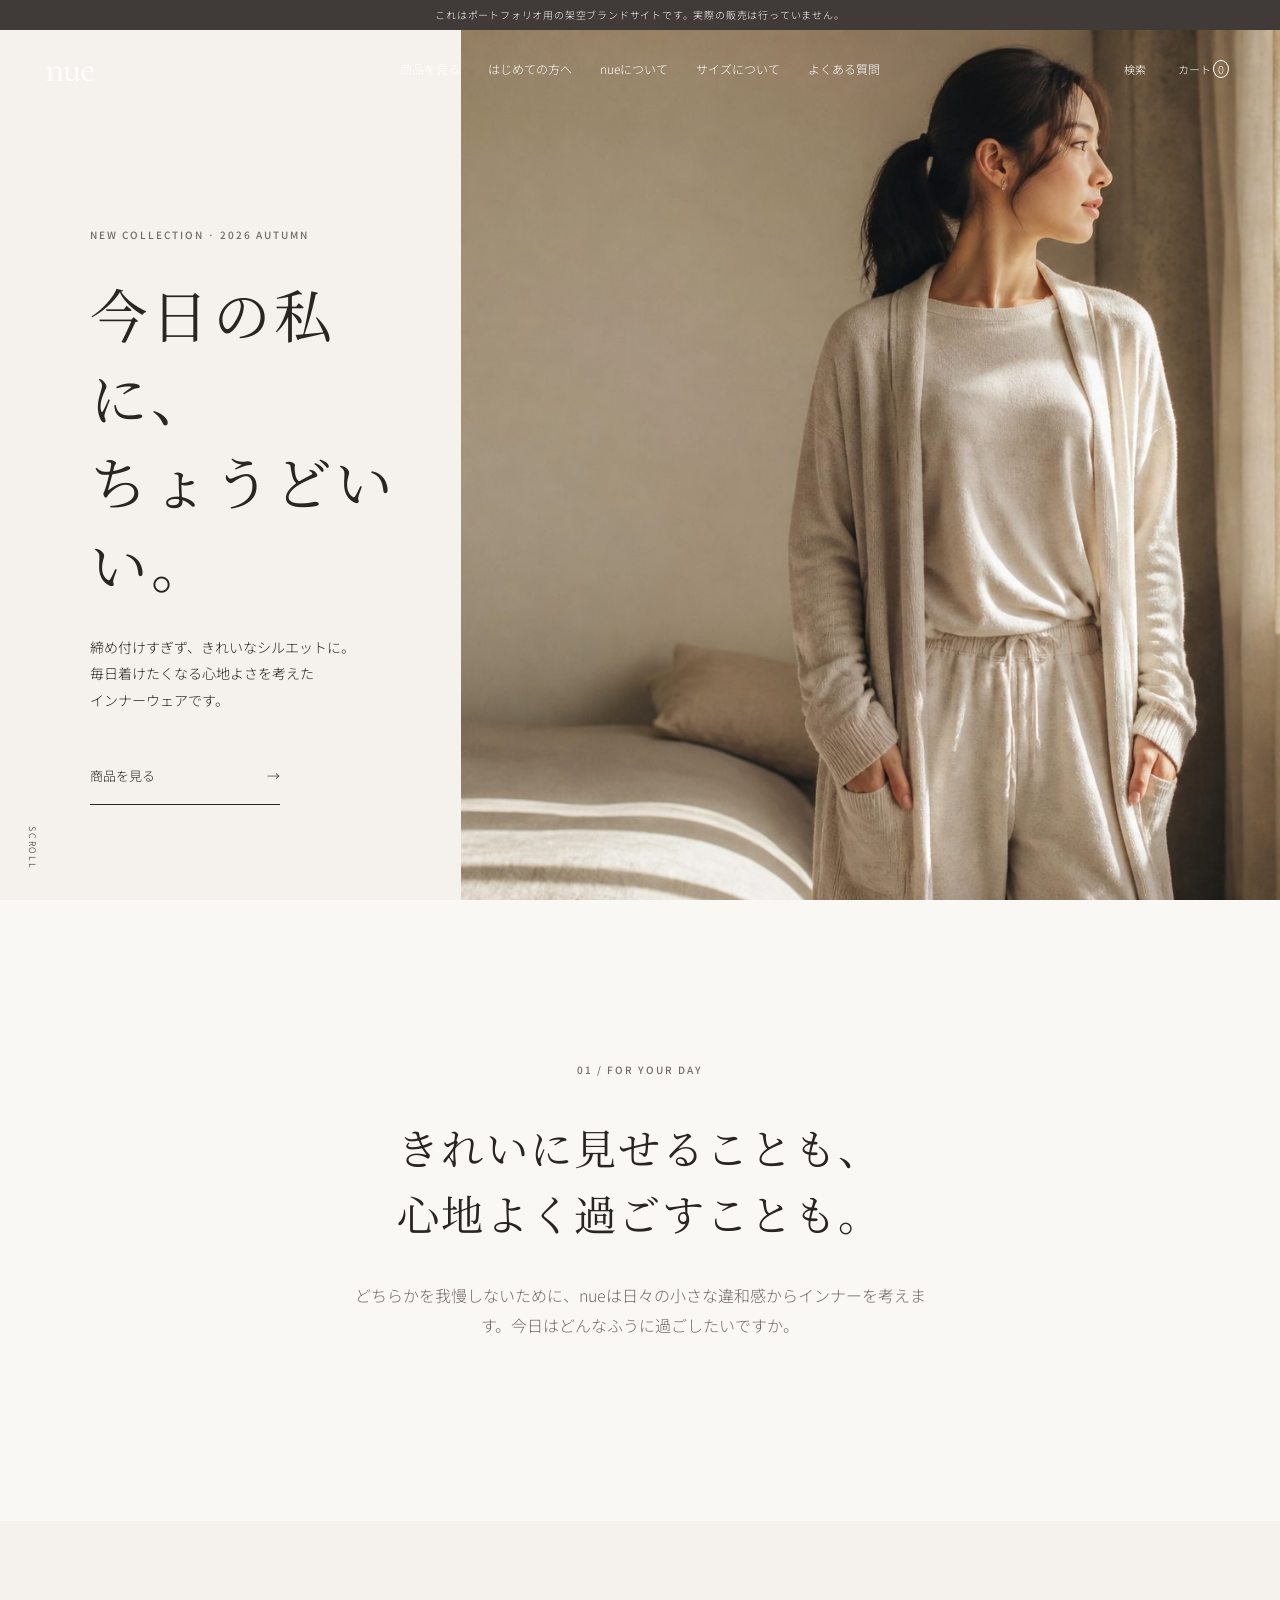
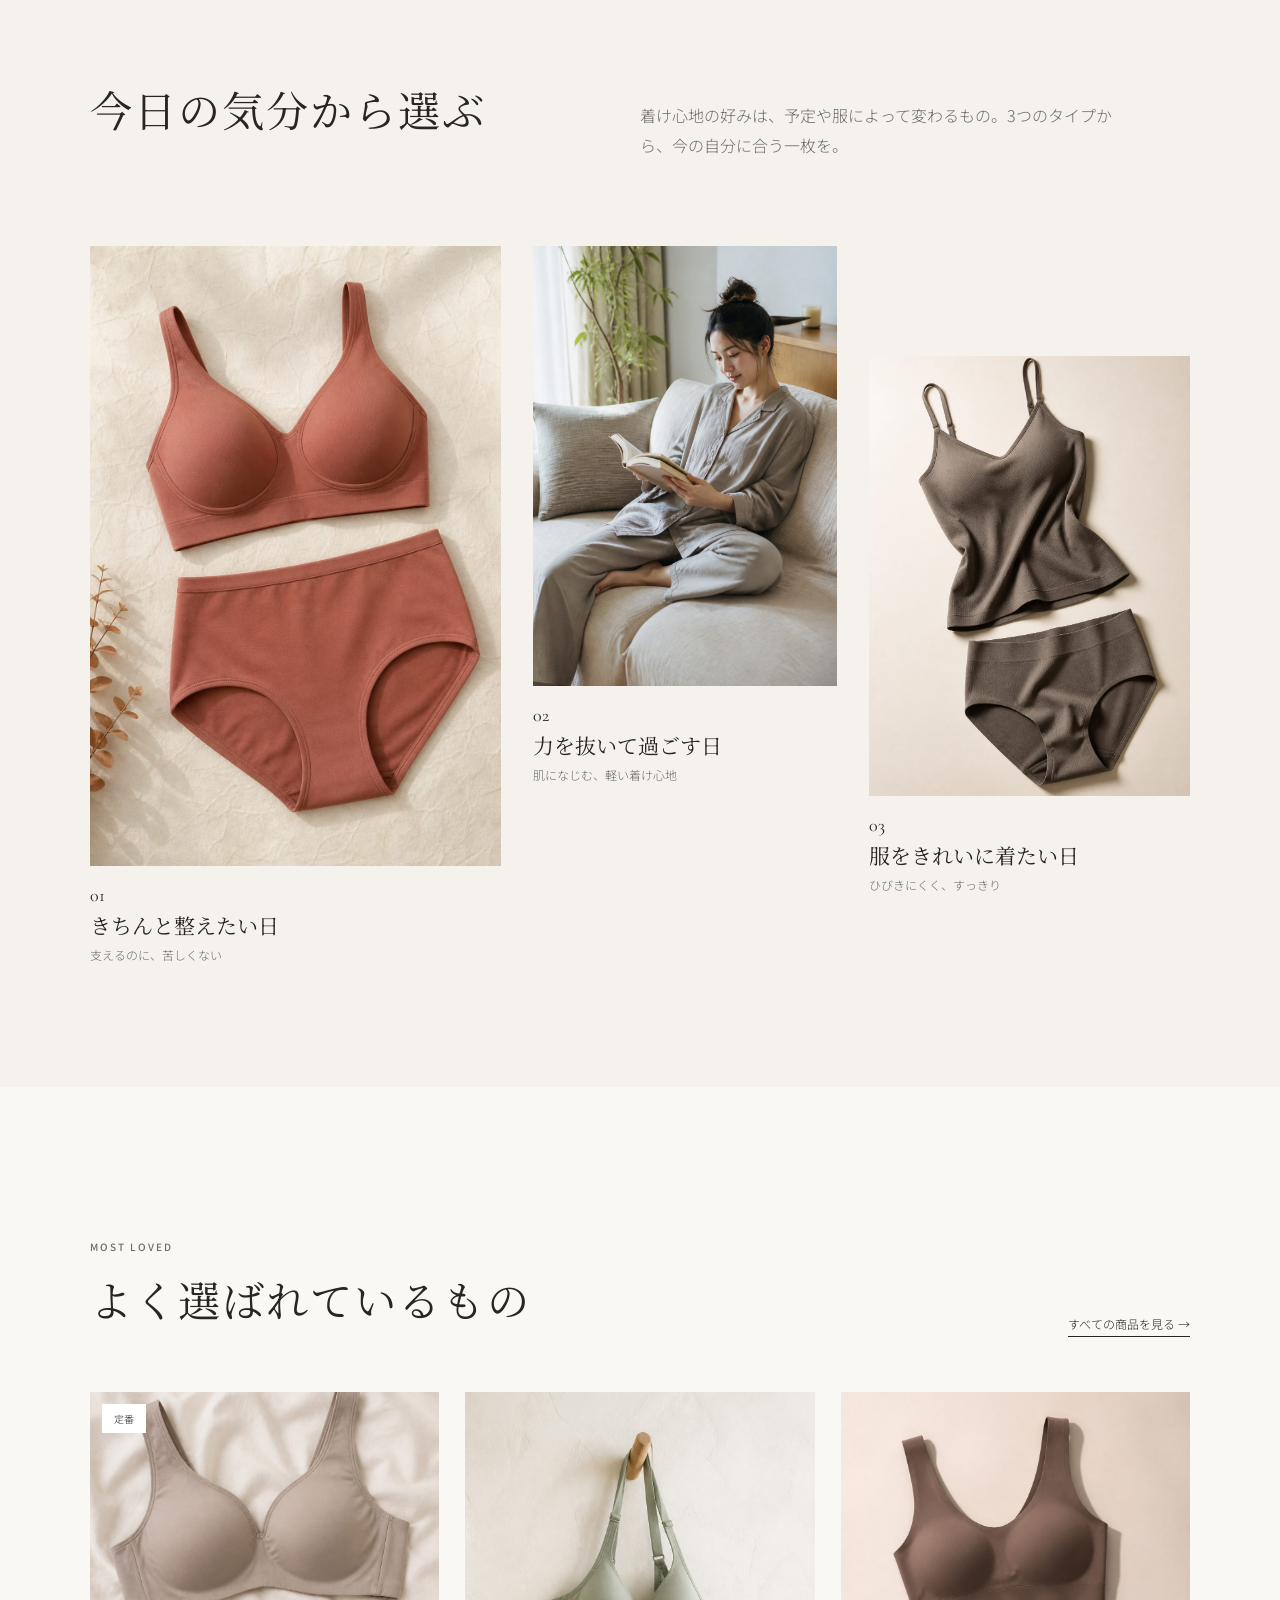
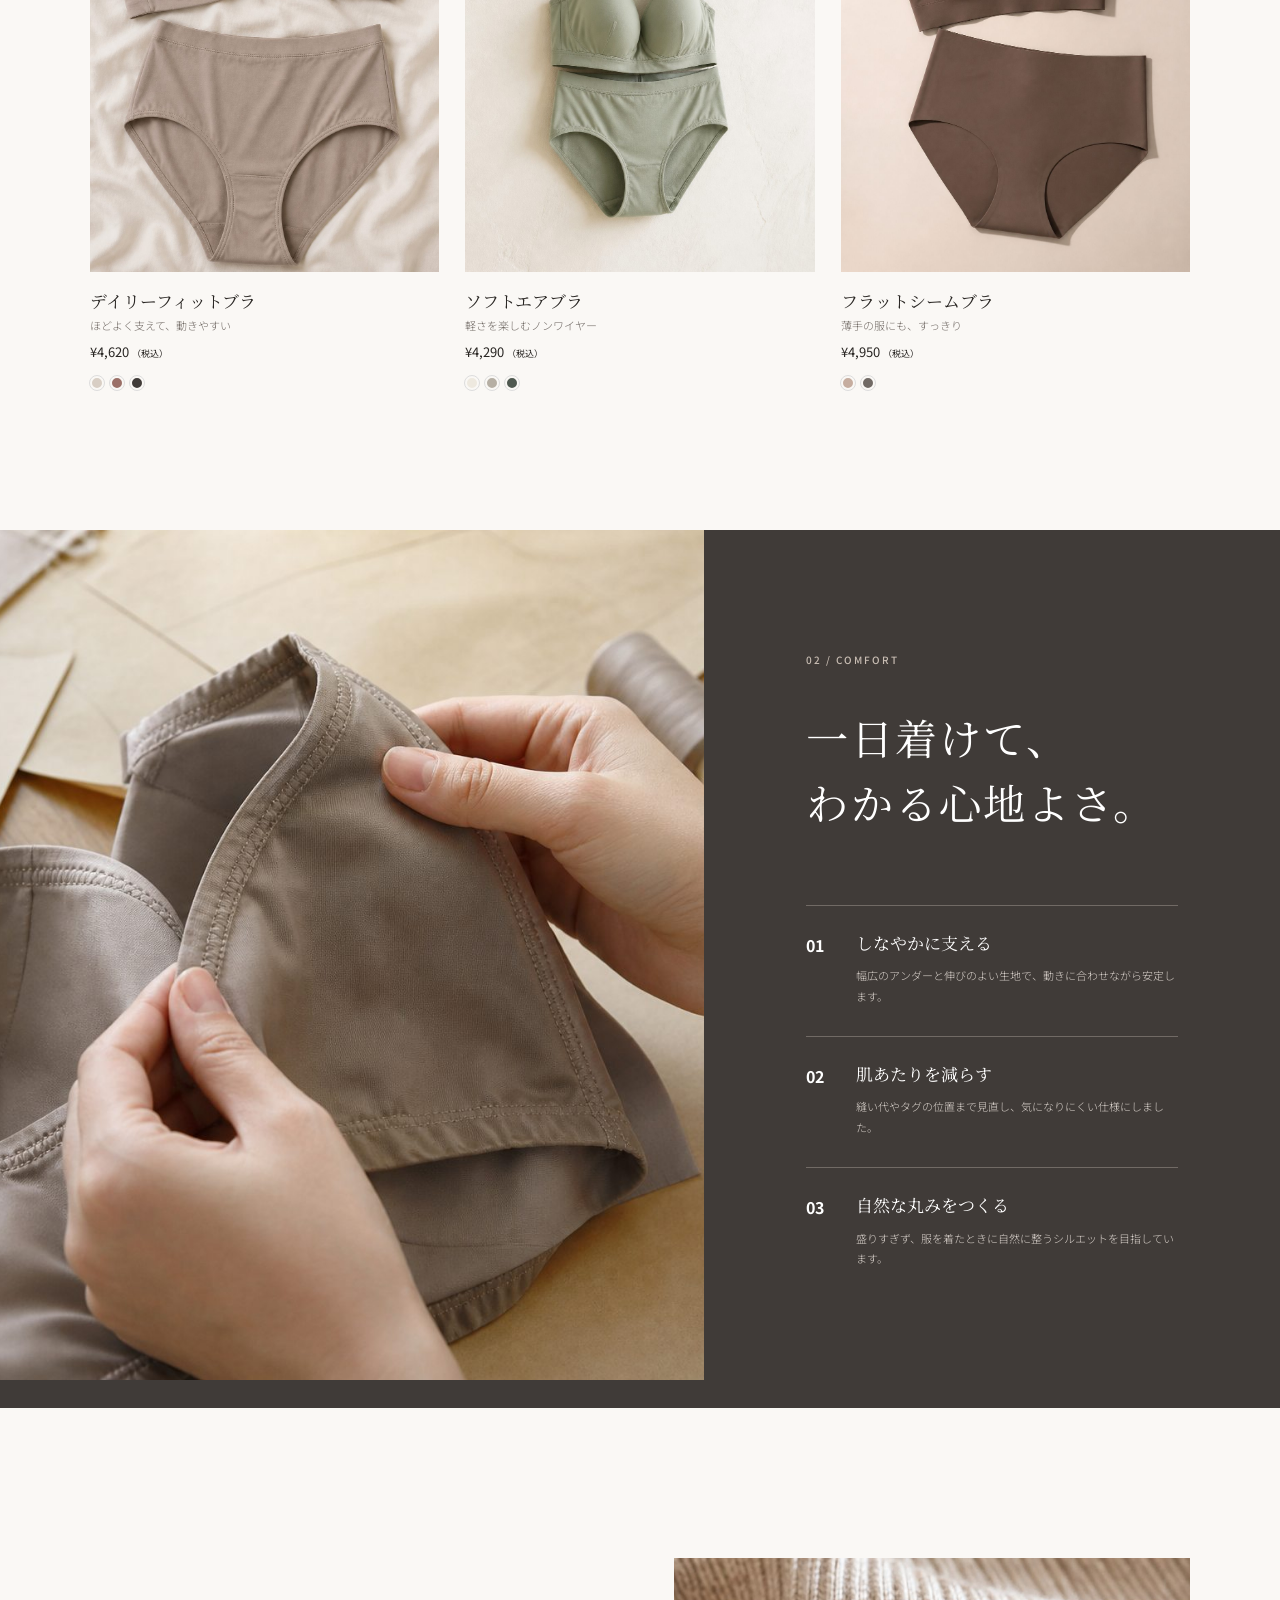
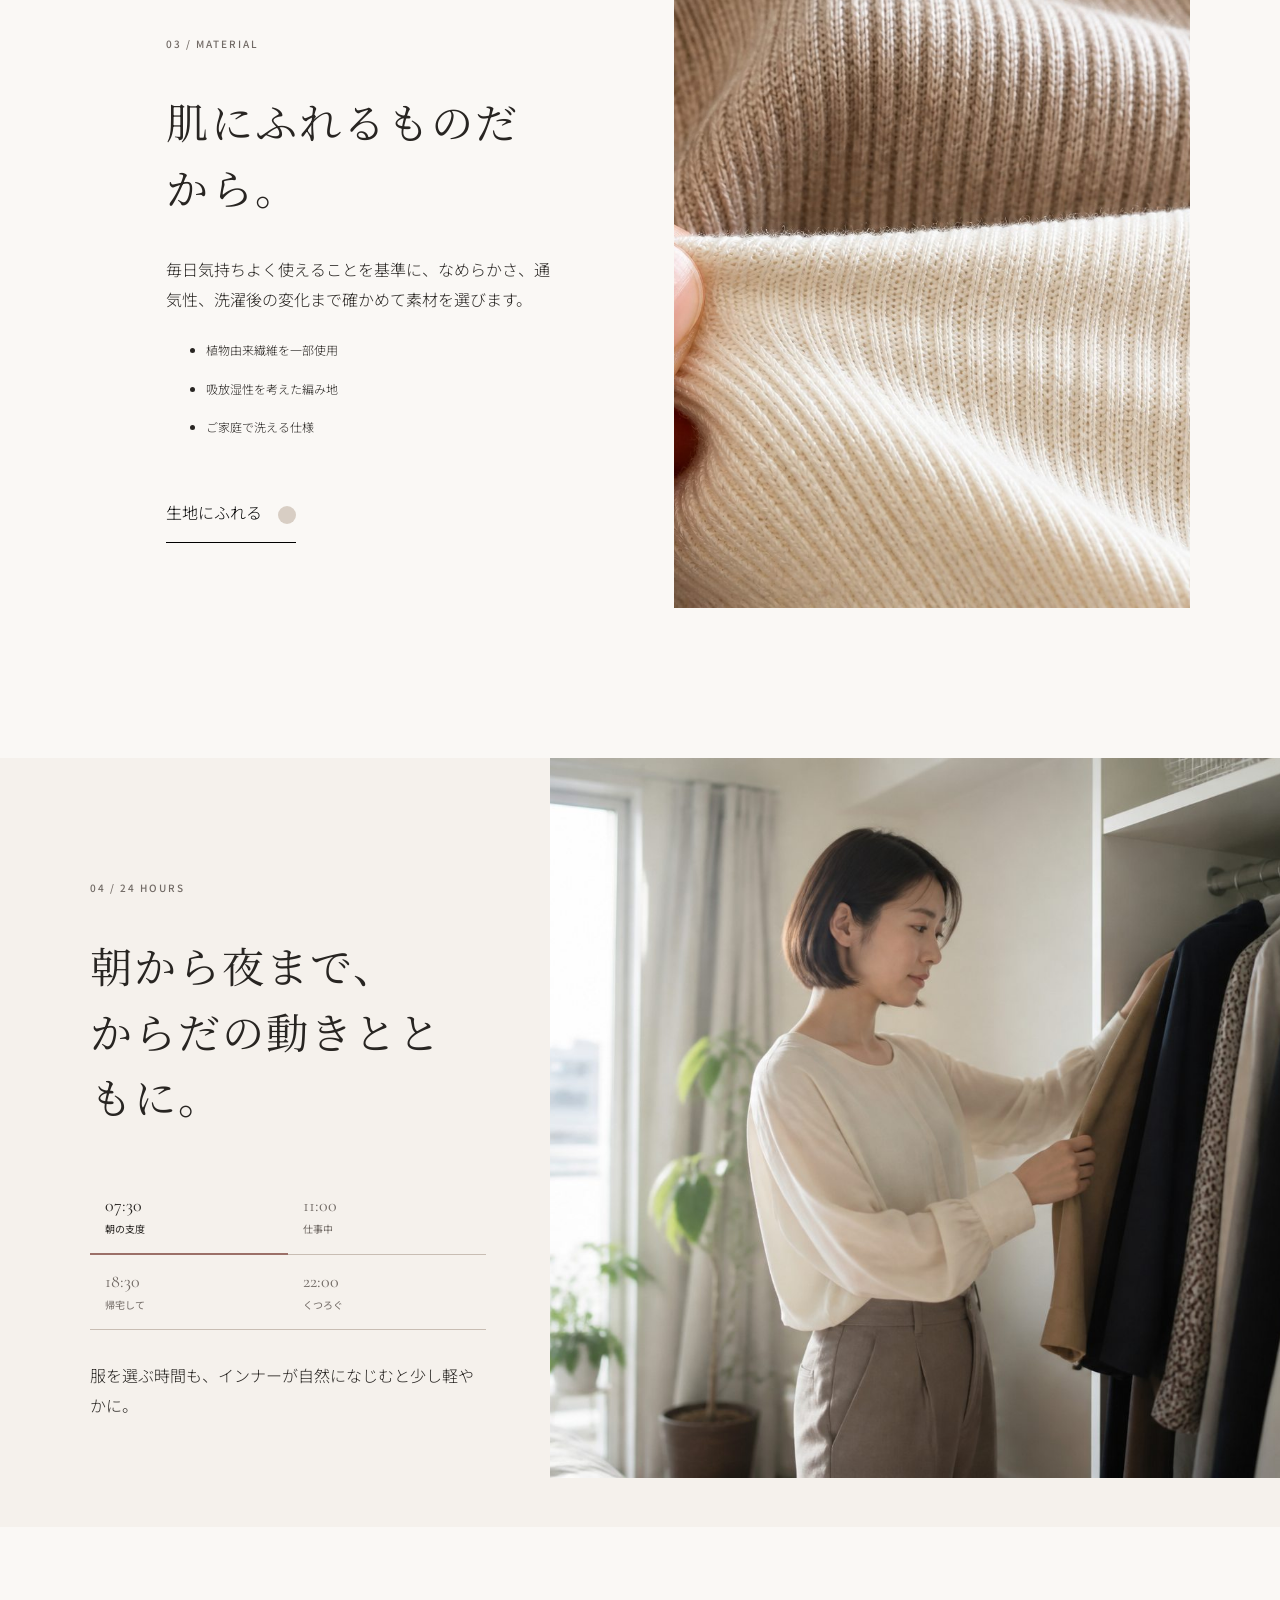
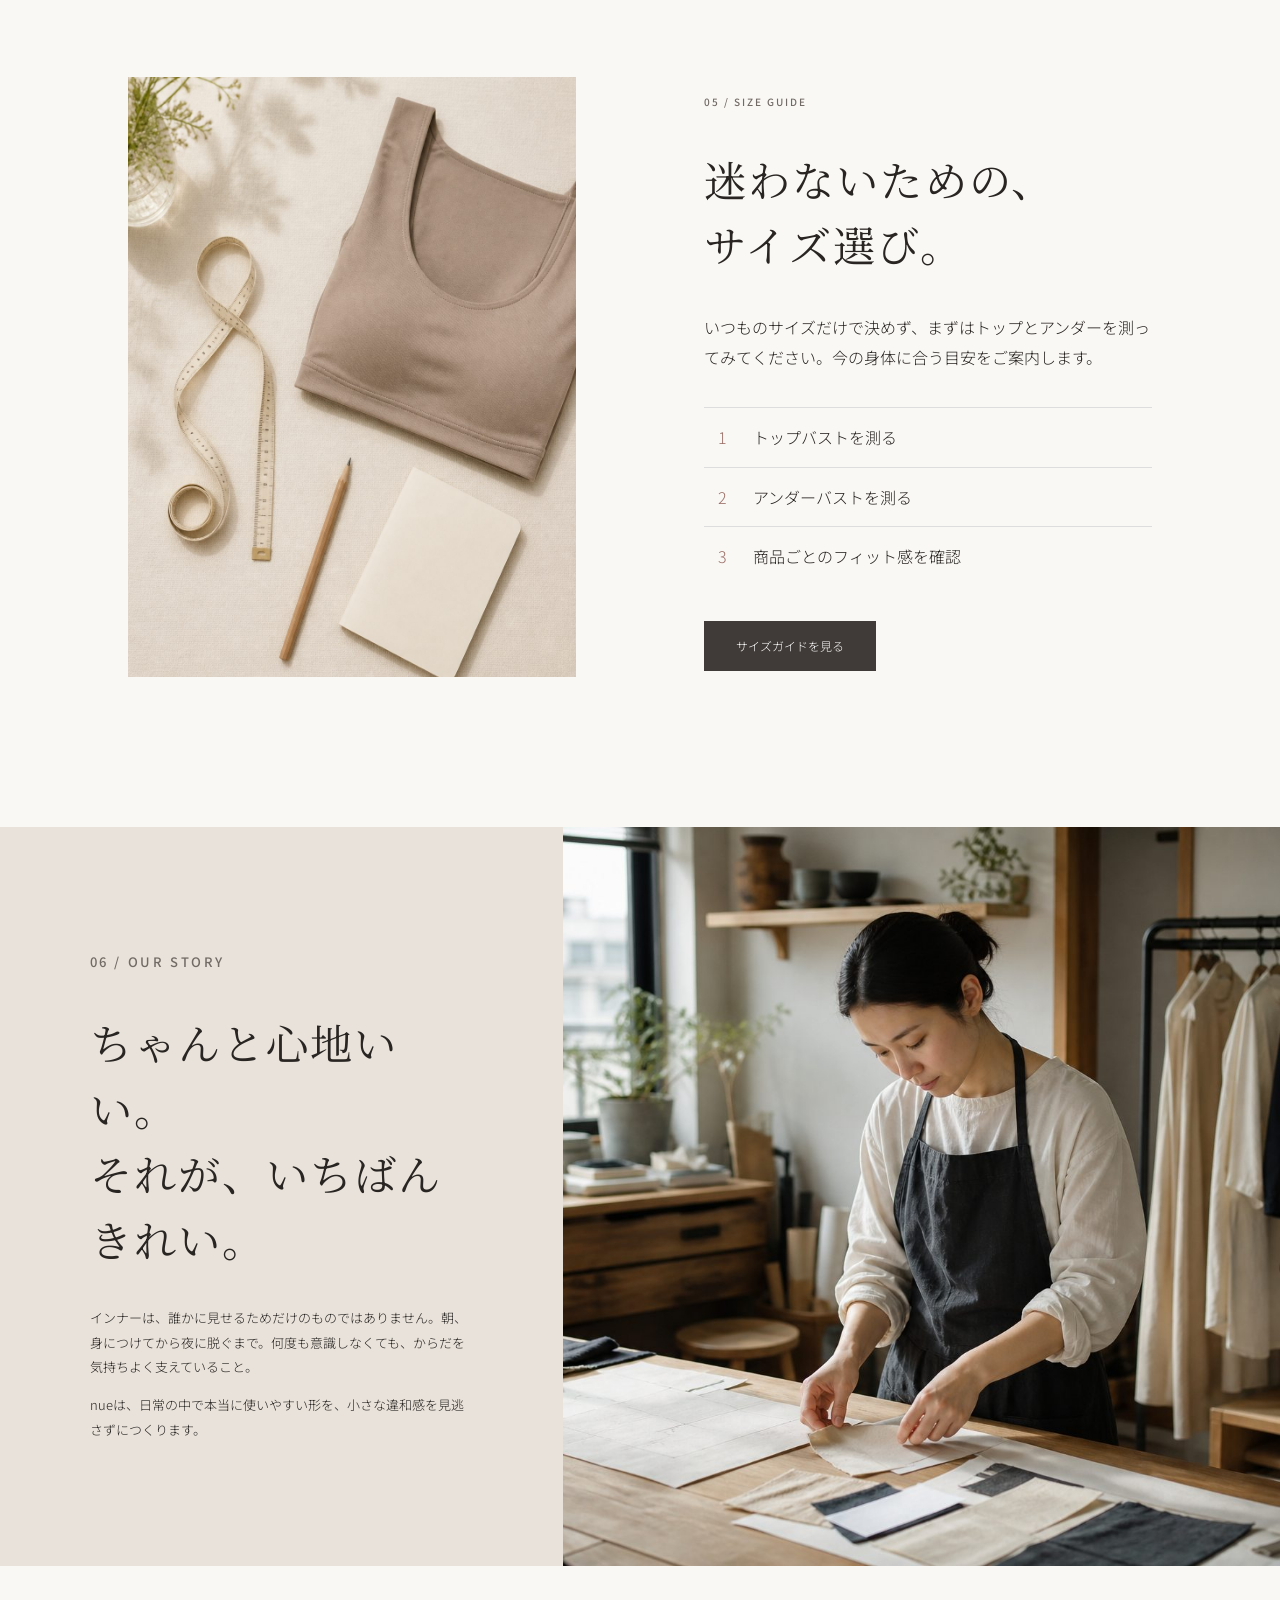
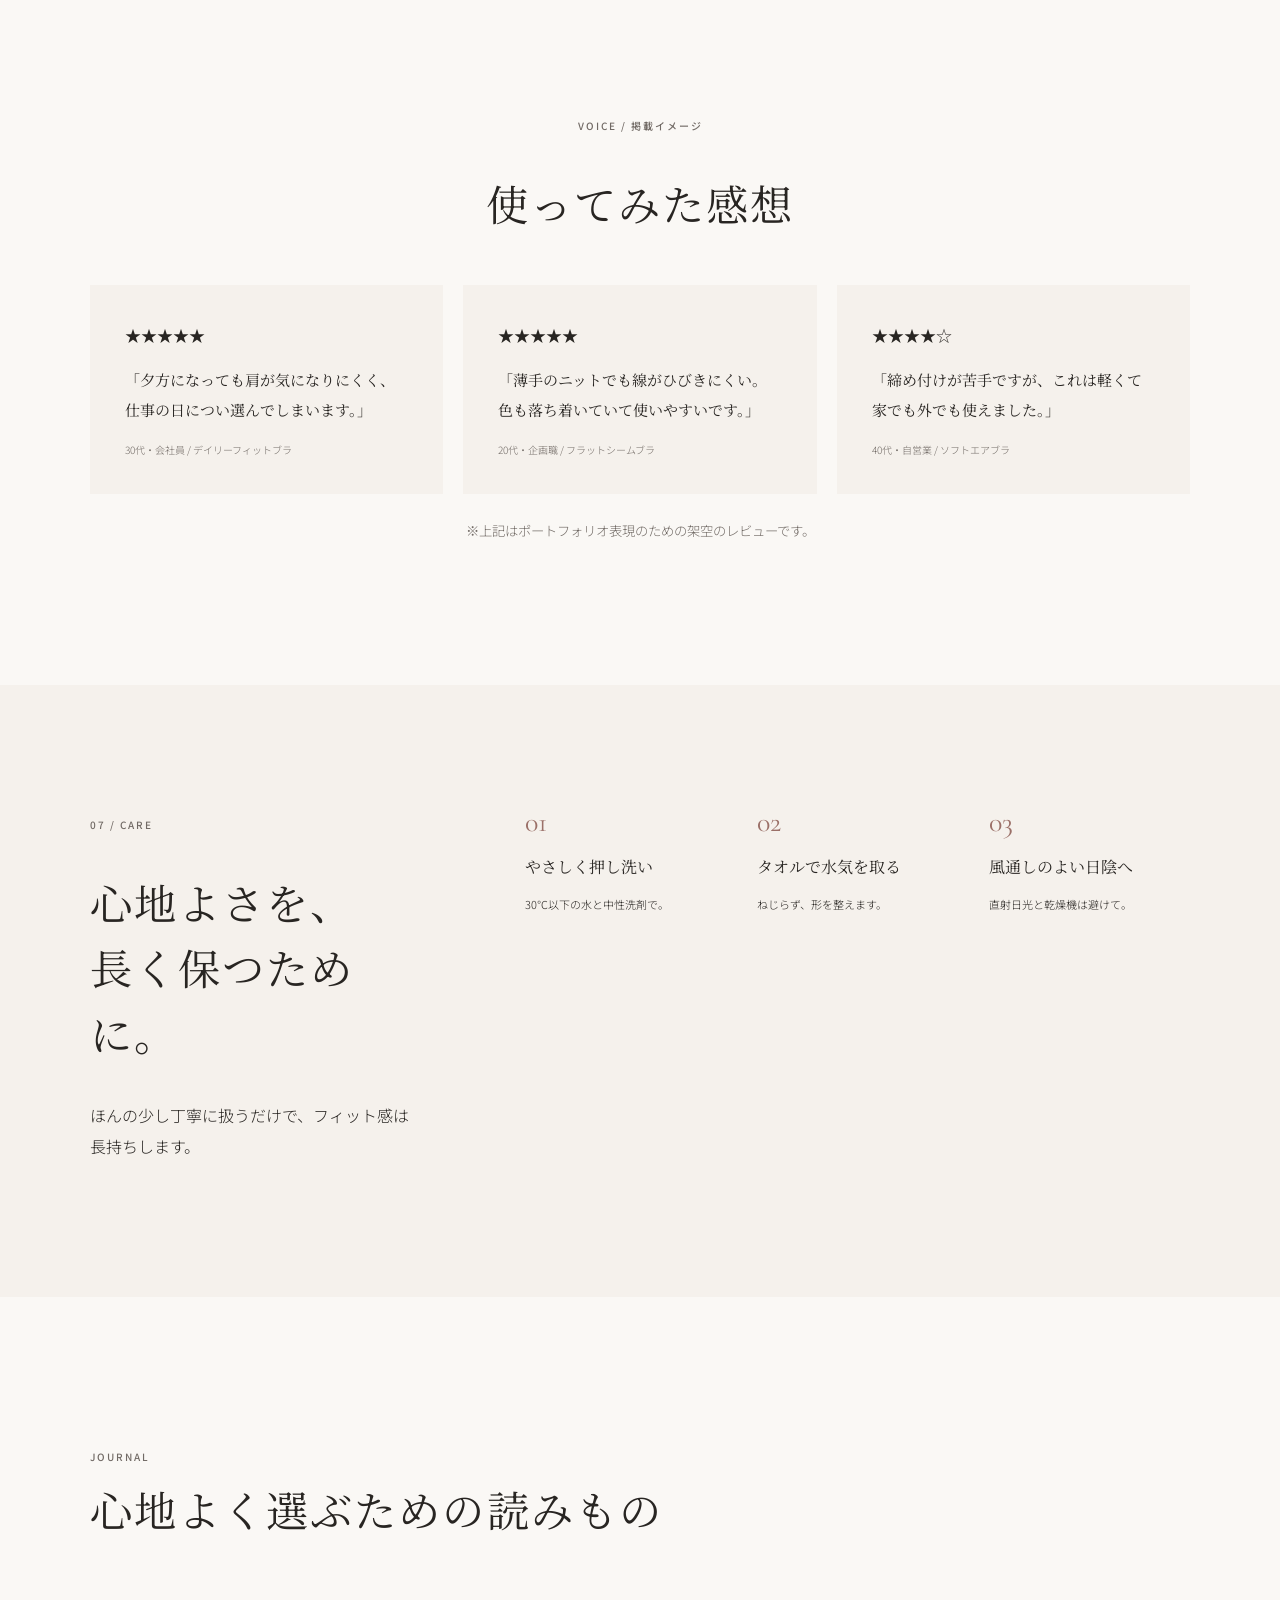
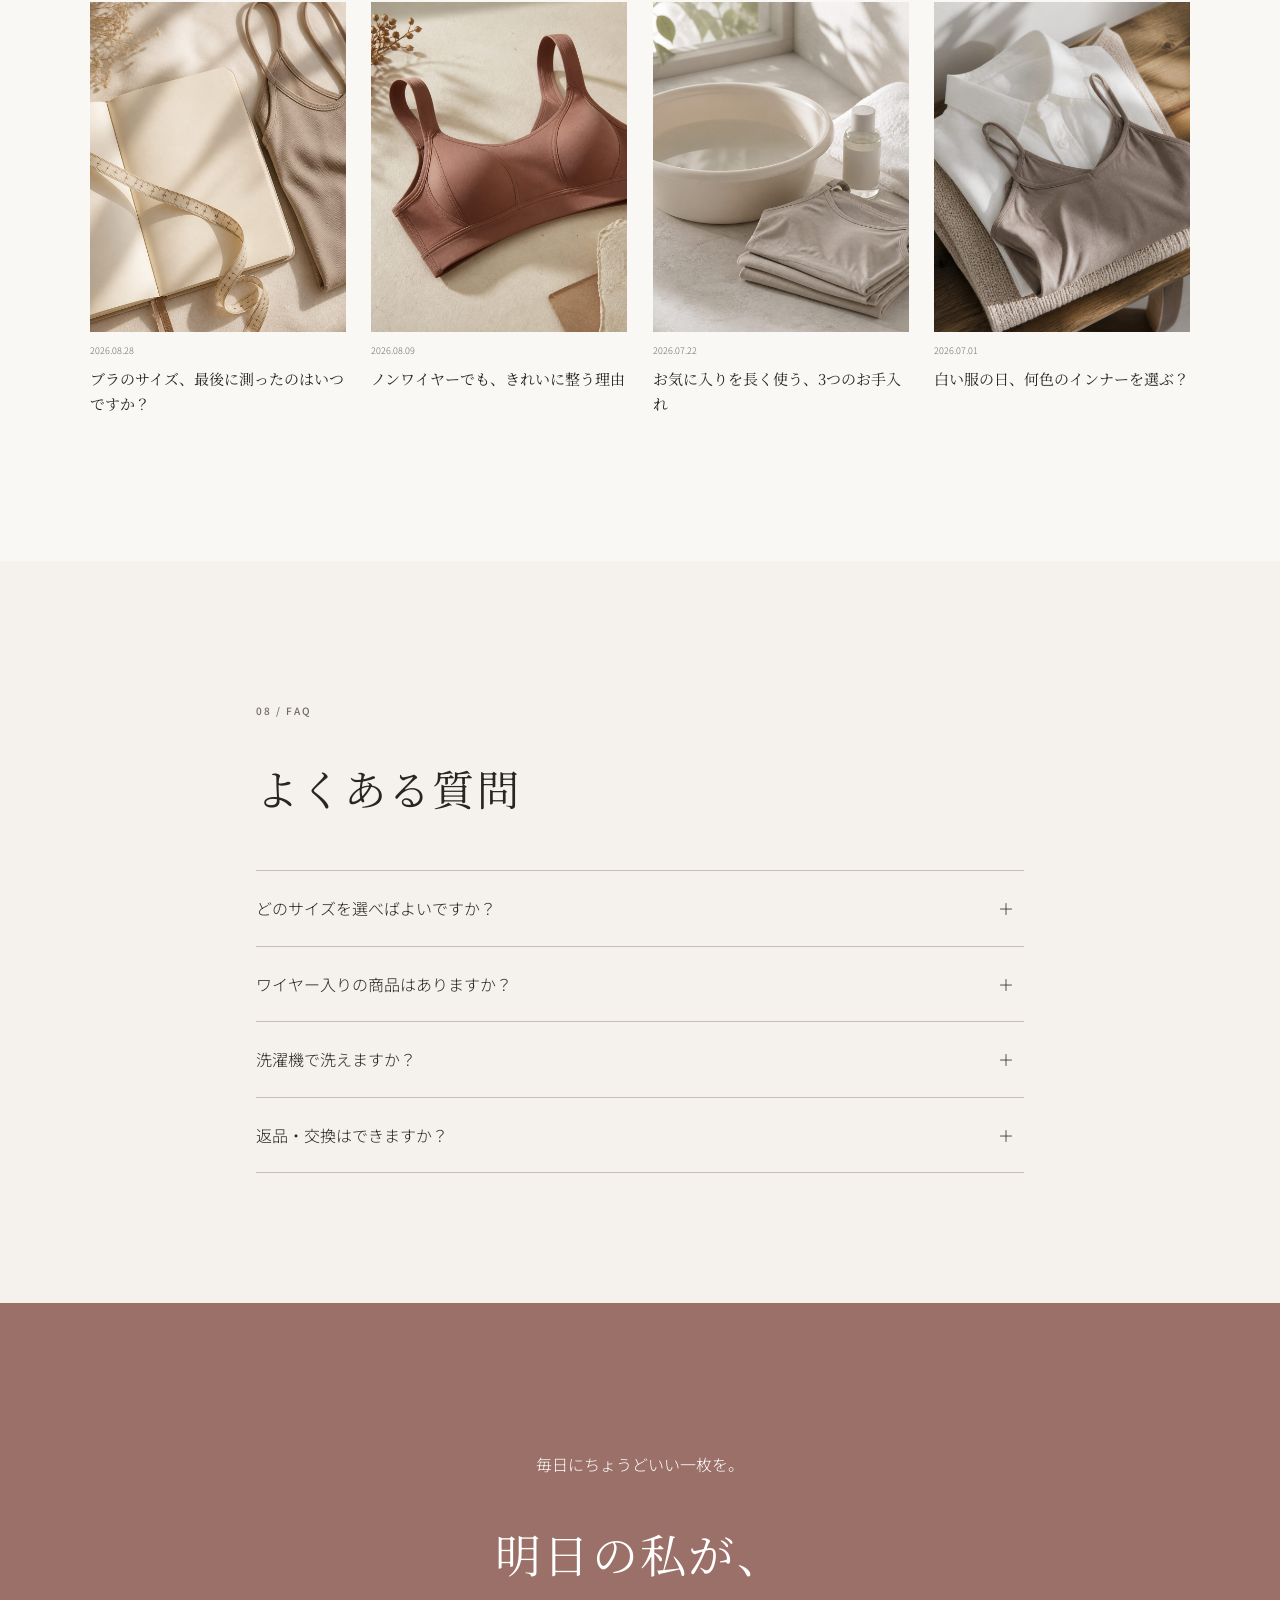
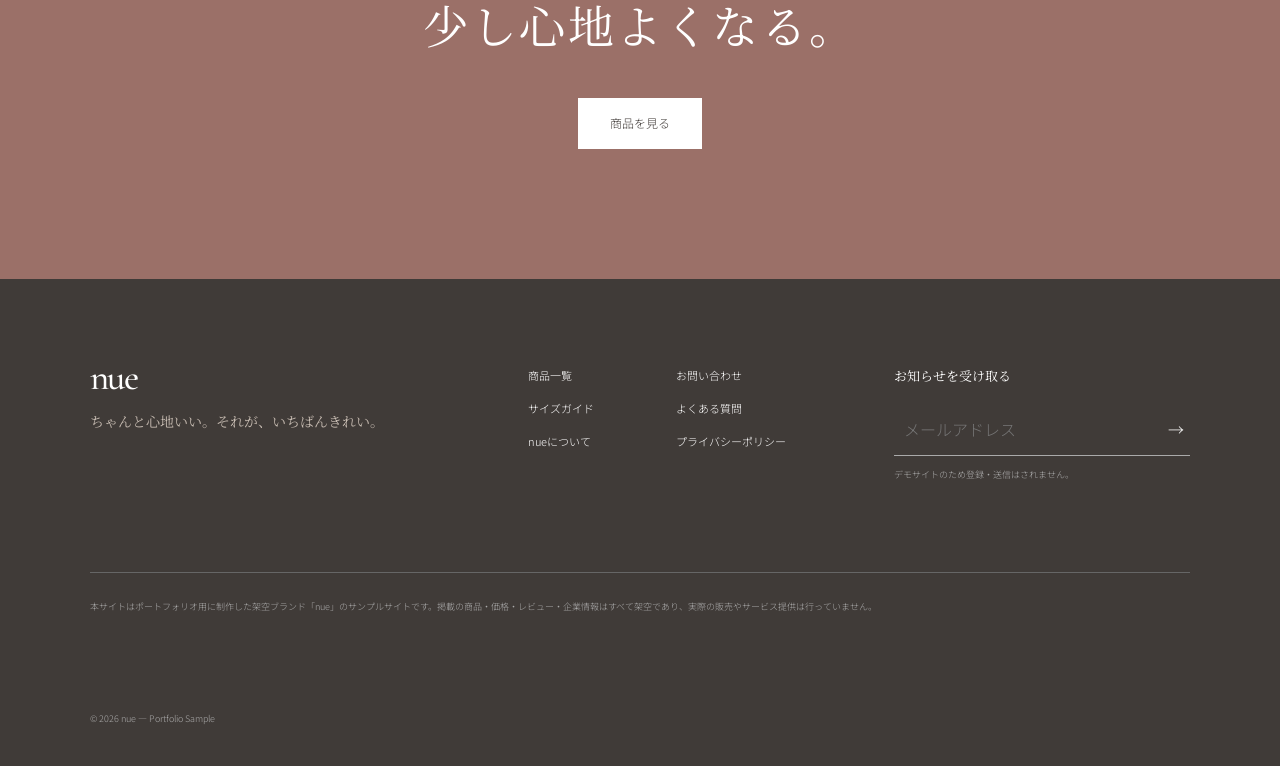
==== index.html @ 15e3d218 "Create nue innerwear portfolio site" ====
<!doctype html><html lang="ja"><head><meta charset="utf-8"><meta name="viewport" content="width=device-width,initial-scale=1"><meta name="description" content="今日の私に、ちょうどいい。心地よさときれいを両立する架空のインナーウェアブランド nue。"><title>nue｜今日の私に、ちょうどいい。</title><link rel="preconnect" href="https://fonts.googleapis.com"><link rel="preconnect" href="https://fonts.gstatic.com" crossorigin><link href="https://fonts.googleapis.com/css2?family=Cormorant+Garamond:wght@400;500&family=Noto+Sans+JP:wght@300;400;500&family=Noto+Serif+JP:wght@400;500&display=swap" rel="stylesheet"><link rel="stylesheet" href="assets/css/style.css"><script defer src="assets/js/main.js"></script></head>
<body><div class="demo-bar">これはポートフォリオ用の架空ブランドサイトです。実際の販売は行っていません。</div><header class="header"><a class="logo" href="index.html">nue</a><nav><a href="#products">商品を見る</a><a href="#first">はじめての方へ</a><a href="#story">nueについて</a><a href="#size">サイズについて</a><a href="#faq">よくある質問</a></nav><div class="head-actions"><button aria-label="検索">検索</button><button aria-label="カート">カート <span>0</span></button><button class="menu-btn" aria-label="メニューを開く" aria-expanded="false">MENU</button></div></header><div class="mobile-menu"><a href="#products">商品を見る</a><a href="#first">はじめての方へ</a><a href="#story">nueについて</a><a href="#size">サイズについて</a><a href="#faq">よくある質問</a></div>
<main><section class="hero"><div class="hero-copy reveal"><p class="eyebrow">NEW COLLECTION · 2026 AUTUMN</p><h1>今日の私に、<br>ちょうどいい。</h1><p>締め付けすぎず、きれいなシルエットに。<br>毎日着けたくなる心地よさを考えた<br>インナーウェアです。</p><a class="text-link" href="#products">商品を見る <span>→</span></a></div><div class="hero-image mask"><img src="assets/images/hero-nue.jpg" alt="自然光の部屋でくつろぐ女性"></div><span class="scroll">SCROLL</span></section>
<section class="intro" id="first"><p class="section-no">01 / FOR YOUR DAY</p><h2>きれいに見せることも、<br>心地よく過ごすことも。</h2><p>どちらかを我慢しないために、nueは日々の小さな違和感からインナーを考えます。今日はどんなふうに過ごしたいですか。</p></section>
<section class="choice"><div class="choice-head"><h2>今日の気分から選ぶ</h2><p>着け心地の好みは、予定や服によって変わるもの。3つのタイプから、今の自分に合う一枚を。</p></div><div class="choice-grid"><a class="choice-card tall" href="products.html"><img src="assets/images/choice-support.jpg" alt="サポートタイプの商品"><span>01</span><h3>きちんと整えたい日</h3><p>支えるのに、苦しくない</p></a><a class="choice-card" href="products.html"><img src="assets/images/choice-relax.jpg" alt="リラックスタイプのイメージ"><span>02</span><h3>力を抜いて過ごす日</h3><p>肌になじむ、軽い着け心地</p></a><a class="choice-card lower" href="products.html"><img src="assets/images/choice-seamless.jpg" alt="シームレスタイプの商品"><span>03</span><h3>服をきれいに着たい日</h3><p>ひびきにくく、すっきり</p></a></div></section>
<section class="products" id="products"><div class="section-title"><div><p class="eyebrow">MOST LOVED</p><h2>よく選ばれているもの</h2></div><a href="products.html">すべての商品を見る →</a></div><div class="product-row"><article class="product"><a href="products.html"><div class="product-img"><img src="assets/images/product-daily.jpg" alt="デイリーフィットブラ"><span>定番</span></div><h3>デイリーフィットブラ</h3><p>ほどよく支えて、動きやすい</p><b>¥4,620 <small>（税込）</small></b><div class="swatches"><i style="--c:#d8cec4"></i><i style="--c:#9b7068"></i><i style="--c:#403b38"></i></div></a></article><article class="product"><a href="products.html"><div class="product-img"><img src="assets/images/product-soft.jpg" alt="ソフトエアブラ"></div><h3>ソフトエアブラ</h3><p>軽さを楽しむノンワイヤー</p><b>¥4,290 <small>（税込）</small></b><div class="swatches"><i style="--c:#eee9df"></i><i style="--c:#b6afa4"></i><i style="--c:#4f5950"></i></div></a></article><article class="product"><a href="products.html"><div class="product-img"><img src="assets/images/product-seamless.jpg" alt="フラットシームブラ"></div><h3>フラットシームブラ</h3><p>薄手の服にも、すっきり</p><b>¥4,950 <small>（税込）</small></b><div class="swatches"><i style="--c:#c6ad9f"></i><i style="--c:#716a65"></i></div></a></article></div></section>
<section class="feature"><div class="feature-image"><img src="assets/images/feature-comfort.jpg" alt="インナーの設計を確認する手元"></div><div class="feature-copy"><p class="section-no">02 / COMFORT</p><h2>一日着けて、<br>わかる心地よさ。</h2><div class="feature-list"><div><b>01</b><h3>しなやかに支える</h3><p>幅広のアンダーと伸びのよい生地で、動きに合わせながら安定します。</p></div><div><b>02</b><h3>肌あたりを減らす</h3><p>縫い代やタグの位置まで見直し、気になりにくい仕様にしました。</p></div><div><b>03</b><h3>自然な丸みをつくる</h3><p>盛りすぎず、服を着たときに自然に整うシルエットを目指しています。</p></div></div></div></section>
<section class="material"><div><p class="section-no">03 / MATERIAL</p><h2>肌にふれるものだから。</h2><p>毎日気持ちよく使えることを基準に、なめらかさ、通気性、洗濯後の変化まで確かめて素材を選びます。</p><ul><li>植物由来繊維を一部使用</li><li>吸放湿性を考えた編み地</li><li>ご家庭で洗える仕様</li></ul><button class="fabric-btn">生地にふれる <span></span></button></div><figure><img src="assets/images/material.jpg" alt="やわらかな生地の接写"></figure></section>
<section class="scenes"><div class="scene-copy"><p class="section-no">04 / 24 HOURS</p><h2>朝から夜まで、<br>からだの動きとともに。</h2><div class="scene-tabs" role="tablist"><button class="active" data-scene="morning">07:30<br><span>朝の支度</span></button><button data-scene="work">11:00<br><span>仕事中</span></button><button data-scene="evening">18:30<br><span>帰宅して</span></button><button data-scene="night">22:00<br><span>くつろぐ</span></button></div><p id="scene-text">服を選ぶ時間も、インナーが自然になじむと少し軽やかに。</p></div><div class="scene-image"><img id="scene-img" src="assets/images/scene-morning.jpg" alt="朝の支度をする生活シーン"></div></section>
<section class="size" id="size"><div class="size-image"><img src="assets/images/size-guide.jpg" alt="採寸メジャーとインナー"></div><div><p class="section-no">05 / SIZE GUIDE</p><h2>迷わないための、<br>サイズ選び。</h2><p>いつものサイズだけで決めず、まずはトップとアンダーを測ってみてください。今の身体に合う目安をご案内します。</p><ol><li><span>1</span>トップバストを測る</li><li><span>2</span>アンダーバストを測る</li><li><span>3</span>商品ごとのフィット感を確認</li></ol><a class="button" href="guide.html">サイズガイドを見る</a></div></section>
<section class="story" id="story"><div class="story-copy"><p class="section-no">06 / OUR STORY</p><h2>ちゃんと心地いい。<br>それが、いちばんきれい。</h2><p>インナーは、誰かに見せるためだけのものではありません。朝、身につけてから夜に脱ぐまで。何度も意識しなくても、からだを気持ちよく支えていること。</p><p>nueは、日常の中で本当に使いやすい形を、小さな違和感を見逃さずにつくります。</p></div><img src="assets/images/story.jpg" alt="デザイナーの静かなアトリエ"></section>
<section class="voices"><p class="eyebrow">VOICE / 掲載イメージ</p><h2>使ってみた感想</h2><div class="voice-grid"><blockquote><div>★★★★★</div><p>「夕方になっても肩が気になりにくく、仕事の日につい選んでしまいます。」</p><footer>30代・会社員 / デイリーフィットブラ</footer></blockquote><blockquote><div>★★★★★</div><p>「薄手のニットでも線がひびきにくい。色も落ち着いていて使いやすいです。」</p><footer>20代・企画職 / フラットシームブラ</footer></blockquote><blockquote><div>★★★★☆</div><p>「締め付けが苦手ですが、これは軽くて家でも外でも使えました。」</p><footer>40代・自営業 / ソフトエアブラ</footer></blockquote></div><small>※上記はポートフォリオ表現のための架空のレビューです。</small></section>
<section class="care"><div><p class="section-no">07 / CARE</p><h2>心地よさを、<br>長く保つために。</h2><p>ほんの少し丁寧に扱うだけで、フィット感は長持ちします。</p></div><div class="care-steps"><div><span>01</span><h3>やさしく押し洗い</h3><p>30℃以下の水と中性洗剤で。</p></div><div><span>02</span><h3>タオルで水気を取る</h3><p>ねじらず、形を整えます。</p></div><div><span>03</span><h3>風通しのよい日陰へ</h3><p>直射日光と乾燥機は避けて。</p></div></div></section>
<section class="journal"><div class="section-title"><div><p class="eyebrow">JOURNAL</p><h2>心地よく選ぶための読みもの</h2></div></div><div class="journal-grid"><a href="guide.html"><img src="assets/images/journal-size.jpg" alt="メジャーとノート"><time>2026.08.28</time><h3>ブラのサイズ、最後に測ったのはいつですか？</h3></a><a href="guide.html"><img src="assets/images/journal-wireless.jpg" alt="ノンワイヤーブラ"><time>2026.08.09</time><h3>ノンワイヤーでも、きれいに整う理由</h3></a><a href="guide.html"><img src="assets/images/journal-care.jpg" alt="洗濯の準備"><time>2026.07.22</time><h3>お気に入りを長く使う、3つのお手入れ</h3></a><a href="guide.html"><img src="assets/images/journal-clothes.jpg" alt="服とインナーの組み合わせ"><time>2026.07.01</time><h3>白い服の日、何色のインナーを選ぶ？</h3></a></div></section>
<section class="faq" id="faq"><p class="section-no">08 / FAQ</p><h2>よくある質問</h2><div class="accordion"><details><summary>どのサイズを選べばよいですか？</summary><p>商品ごとのサイズ表と、トップ・アンダーの測り方をご確認ください。迷う場合はコンタクトページからご相談いただけます（デモのため送信機能はありません）。</p></details><details><summary>ワイヤー入りの商品はありますか？</summary><p>このコレクションはすべてノンワイヤーです。構造と生地の切り替えで自然に支える設計です。</p></details><details><summary>洗濯機で洗えますか？</summary><p>洗濯ネットに入れ、弱水流で洗えます。より長持ちさせたい場合は手洗いがおすすめです。</p></details><details><summary>返品・交換はできますか？</summary><p>このサイトは架空ブランドのサンプルのため販売は行っていません。実在の返品・交換制度はありません。</p></details></div></section>
<section class="final-cta"><p>毎日にちょうどいい一枚を。</p><h2>明日の私が、<br>少し心地よくなる。</h2><a class="button light" href="products.html">商品を見る</a></section></main>
<footer class="footer"><div><a class="logo" href="index.html">nue</a><p>ちゃんと心地いい。それが、いちばんきれい。</p></div><div class="footer-links"><div><a href="products.html">商品一覧</a><a href="guide.html">サイズガイド</a><a href="#story">nueについて</a></div><div><a href="contact.html">お問い合わせ</a><a href="#faq">よくある質問</a><a href="#">プライバシーポリシー</a></div></div><form class="newsletter"><label>お知らせを受け取る</label><div><input type="email" placeholder="メールアドレス" required><button type="submit">→</button></div><small>デモサイトのため登録・送信はされません。</small></form><p class="disclaimer">本サイトはポートフォリオ用に制作した架空ブランド「nue」のサンプルサイトです。掲載の商品・価格・レビュー・企業情報はすべて架空であり、実際の販売やサービス提供は行っていません。</p><p class="copy">© 2026 nue — Portfolio Sample</p></footer></body></html>
---- assets/css/style.css ----
:root{--bg:#f5f1ec;--paper:#faf8f5;--ink:#282522;--sub:#716a65;--line:#c8bdb3;--accent:#9b7068;--dark:#403b38;--serif:'Noto Serif JP',serif;--sans:'Noto Sans JP',sans-serif}*{box-sizing:border-box}html{scroll-behavior:smooth}body{margin:0;background:var(--paper);color:var(--ink);font-family:var(--sans);font-weight:300;line-height:1.9}a{color:inherit;text-decoration:none}img{width:100%;height:100%;object-fit:cover;display:block}button,input{font:inherit}.demo-bar{height:30px;background:var(--dark);color:#fff;text-align:center;font-size:10px;letter-spacing:.08em;line-height:30px}.header{height:78px;display:grid;grid-template-columns:1fr auto 1fr;align-items:center;padding:0 3.5vw;position:absolute;top:30px;left:0;right:0;z-index:10;color:#fff;transition:.4s}.header.scrolled{position:fixed;top:0;background:rgba(250,248,245,.96);color:var(--ink);box-shadow:0 1px 0 #ddd}.logo{font:500 37px/1 'Cormorant Garamond',serif;letter-spacing:-.03em}.header nav{display:flex;gap:28px;font-size:12px}.head-actions{justify-self:end;display:flex;gap:20px}.head-actions button{border:0;background:none;color:inherit;font-size:11px}.head-actions span{border:1px solid currentColor;border-radius:50%;padding:0 4px}.menu-btn{display:none}.mobile-menu{display:none}.hero{height:calc(100vh - 30px);min-height:680px;background:var(--bg);position:relative;display:grid;grid-template-columns:36% 64%;overflow:hidden}.hero-copy{align-self:center;padding:90px 4vw 0 7vw;z-index:2}.eyebrow,.section-no{font-size:10px;letter-spacing:.2em;color:var(--sub);font-weight:500}.hero h1{font:400 clamp(40px,4.5vw,72px)/1.45 var(--serif);letter-spacing:.06em;margin:28px 0}.hero-copy>p:not(.eyebrow){font-size:14px}.text-link{display:inline-flex;justify-content:space-between;border-bottom:1px solid;padding:16px 0;width:190px;margin-top:20px;font-size:13px}.hero-image{height:100%}.scroll{position:absolute;bottom:30px;left:24px;writing-mode:vertical-rl;font-size:9px;letter-spacing:.2em}.reveal{animation:fadeUp 1.2s .2s both}.mask{animation:mask 1.4s cubic-bezier(.77,0,.18,1) both}@keyframes fadeUp{from{opacity:0;transform:translateY(24px)}}@keyframes mask{from{clip-path:inset(0 0 100% 0)}to{clip-path:inset(0)}}.intro{padding:150px 20vw;text-align:center;background:var(--paper)}h2{font:400 clamp(30px,3.3vw,50px)/1.55 var(--serif);letter-spacing:.05em}.intro>p:last-child{max-width:580px;margin:30px auto;color:var(--sub)}.choice{padding:120px 7vw;background:var(--bg)}.choice-head{display:grid;grid-template-columns:1fr 1fr;align-items:end;margin-bottom:70px}.choice-head p{max-width:500px;color:var(--sub)}.choice-grid{display:grid;grid-template-columns:1.15fr .85fr .9fr;gap:2.5vw;align-items:start}.choice-card img{height:440px;transition:.7s}.choice-card.tall img{height:620px}.choice-card.lower{margin-top:110px}.choice-card:hover img,.product:hover img{transform:scale(1.035)}.choice-card{overflow:hidden}.choice-card span{font:18px 'Cormorant Garamond';display:block;margin-top:18px}.choice-card h3{font:400 21px var(--serif);margin:4px 0}.choice-card p{margin:0;color:var(--sub);font-size:12px}.products{padding:140px 7vw}.section-title{display:flex;align-items:end;justify-content:space-between;margin-bottom:55px}.section-title h2{margin:5px 0}.section-title>a{font-size:12px;border-bottom:1px solid}.product-row{display:grid;grid-template-columns:1fr 1fr 1fr;gap:2vw}.product-img{height:480px;overflow:hidden;position:relative;background:var(--bg)}.product-img img{transition:.7s}.product-img span{position:absolute;top:12px;left:12px;background:#fff;padding:5px 12px;font-size:10px}.product h3{font:400 17px var(--serif);margin:16px 0 2px}.product p{font-size:11px;color:var(--sub);margin:0}.product b{font-weight:400;font-size:13px}.product small{font-size:9px}.swatches{display:flex;gap:6px;margin-top:10px}.swatches i{width:14px;height:14px;border-radius:50%;background:var(--c);border:2px solid var(--paper);outline:1px solid #ddd}.feature{display:grid;grid-template-columns:55% 45%;background:var(--dark);color:#fff}.feature-image{height:850px}.feature-copy{padding:110px 8vw}.feature-copy .section-no{color:#c8bdb3}.feature-list{margin-top:70px}.feature-list>div{display:grid;grid-template-columns:50px 1fr;border-top:1px solid #716a65;padding:24px 0}.feature-list h3{margin:0;font:400 17px var(--serif)}.feature-list p{grid-column:2;font-size:11px;color:#d7d0ca;margin:5px 0}.material{display:grid;grid-template-columns:1fr 1.1fr;gap:9vw;padding:150px 7vw;align-items:center}.material>div{padding-left:6vw}.material figure{height:650px;margin:0}.material li{font-size:12px;padding:8px 0}.fabric-btn{border:0;border-bottom:1px solid;background:none;padding:14px 0;margin-top:20px}.fabric-btn span{display:inline-block;width:18px;height:18px;border-radius:50%;background:#d8cec4;margin-left:12px;vertical-align:middle;transition:.3s}.fabric-btn:hover span{transform:scale(1.5);box-shadow:0 0 0 7px #d8cec477}.scenes{display:grid;grid-template-columns:43% 57%;background:var(--bg)}.scene-copy{padding:110px 5vw 90px 7vw}.scene-image{height:720px}.scene-tabs{display:grid;grid-template-columns:1fr 1fr;margin:50px 0 30px}.scene-tabs button{text-align:left;border:0;border-bottom:1px solid var(--line);background:none;padding:15px;color:var(--sub);font:18px 'Cormorant Garamond'}.scene-tabs button.active{border-bottom:2px solid var(--accent);color:var(--ink)}.scene-tabs span{font:10px var(--sans)}#scene-img{transition:opacity .25s}.size{display:grid;grid-template-columns:1fr 1fr;align-items:center;padding:150px 10vw;gap:10vw}.size-image{height:600px}.size ol{list-style:none;padding:0;margin:35px 0}.size li{border-top:1px solid #ddd;padding:14px}.size li span{display:inline-block;width:35px;color:var(--accent)}.button{display:inline-block;padding:14px 32px;background:var(--dark);color:white;font-size:12px}.story{display:grid;grid-template-columns:44% 56%;min-height:720px;background:#e9e2da}.story-copy{padding:110px 7vw}.story-copy p{font-size:13px}.voices{padding:140px 7vw;text-align:center}.voice-grid{display:grid;grid-template-columns:repeat(3,1fr);gap:20px;margin:50px 0 20px;text-align:left}.voice-grid blockquote{margin:0;padding:35px;background:var(--bg)}.voice-grid p{font:400 15px/2 var(--serif)}.voice-grid footer{font-size:10px;color:var(--sub)}.voices>small{color:var(--sub)}.care{display:grid;grid-template-columns:1fr 2fr;padding:120px 7vw;background:var(--bg);gap:8vw}.care-steps{display:grid;grid-template-columns:repeat(3,1fr);gap:30px}.care-steps span{font:28px 'Cormorant Garamond';color:var(--accent)}.care-steps h3{font:400 16px var(--serif)}.care-steps p{font-size:11px}.journal{padding:140px 7vw}.journal-grid{display:grid;grid-template-columns:1fr 1fr 1fr 1fr;gap:2vw}.journal-grid img{height:330px}.journal-grid time{font-size:9px;color:var(--sub)}.journal-grid h3{font:400 15px/1.7 var(--serif);margin:4px 0}.faq{padding:130px 20vw;background:var(--bg)}.accordion{margin-top:50px;border-top:1px solid var(--line)}details{border-bottom:1px solid var(--line)}summary{cursor:pointer;list-style:none;padding:22px 50px 22px 0;position:relative}summary:after{content:'＋';position:absolute;right:10px}details[open] summary:after{content:'−'}details p{color:var(--sub);font-size:12px;padding:0 50px 25px 0}.final-cta{text-align:center;background:var(--accent);color:#fff;padding:130px 20px}.final-cta h2{font-size:46px}.button.light{background:#fff;color:var(--dark)}.footer{background:var(--dark);color:#fff;padding:80px 7vw 30px;display:grid;grid-template-columns:1.2fr 1fr 1fr;gap:6vw}.footer>div>p{font:14px var(--serif);color:#c8bdb3}.footer-links{display:grid;grid-template-columns:1fr 1fr}.footer-links a{display:block;font-size:11px;padding:6px}.newsletter label{font:13px var(--serif)}.newsletter>div{display:flex;border-bottom:1px solid #aaa;margin-top:15px}.newsletter input{background:none;border:0;color:white;width:100%;padding:10px}.newsletter button{background:none;border:0;color:white}.newsletter small{font-size:9px;color:#aaa}.disclaimer{grid-column:1/-1;border-top:1px solid #666;padding-top:25px;color:#aaa;font-size:9px}.copy{grid-column:1/-1;color:#aaa;font-size:9px}
@media(max-width:800px){.demo-bar{font-size:8px;padding:0 8px}.header{height:62px;grid-template-columns:1fr auto;padding:0 18px}.header nav,.head-actions button:first-child{display:none}.head-actions{gap:10px}.menu-btn{display:block!important}.mobile-menu{position:fixed;inset:62px 0 0;background:var(--paper);z-index:9;padding:50px 30px}.mobile-menu.open{display:block}.mobile-menu a{display:block;font:22px var(--serif);padding:14px;border-bottom:1px solid #ddd}.hero{height:auto;min-height:760px;display:block;padding-top:0}.hero-image{height:64vh;min-height:470px}.hero-copy{position:absolute;bottom:0;background:var(--bg);width:88%;padding:34px 24px 38px}.hero h1{font-size:38px;margin:12px 0}.hero-copy>p:not(.eyebrow){font-size:11px}.scroll{display:none}.intro{padding:100px 24px}.intro h2{font-size:28px}.choice,.products,.journal{padding:90px 20px}.choice-head{display:block;margin-bottom:40px}.choice-grid{grid-template-columns:1fr 1fr;gap:34px 12px}.choice-card.tall{grid-row:span 2}.choice-card img,.choice-card.tall img{height:300px}.choice-card.lower{margin-top:0}.choice-card h3{font-size:15px}.choice-card p{font-size:10px}.section-title{align-items:start}.section-title>a{margin-top:24px}.product-row{display:flex;overflow-x:auto;scroll-snap-type:x mandatory;gap:14px}.product{min-width:78vw;scroll-snap-align:start}.product-img{height:430px}.feature{display:block}.feature-image{height:460px}.feature-copy{padding:80px 24px}.material{display:flex;flex-direction:column;padding:90px 20px}.material>div{padding:0}.material figure{height:430px;width:100%;order:-1}.scenes{display:flex;flex-direction:column}.scene-copy{padding:80px 20px}.scene-image{height:480px;order:-1}.size{display:block;padding:90px 20px}.size-image{height:450px;margin-bottom:60px}.story{display:flex;flex-direction:column}.story-copy{padding:80px 24px}.story img{height:500px}.voice-grid{display:flex;overflow-x:auto;text-align:left}.voice-grid blockquote{min-width:82vw}.voices{padding:90px 20px}.care{display:block;padding:90px 20px}.care-steps{grid-template-columns:1fr;margin-top:50px}.journal-grid{grid-template-columns:1fr 1fr;gap:35px 12px}.journal-grid img{height:230px}.faq{padding:90px 20px}.final-cta{padding:90px 20px}.final-cta h2{font-size:34px}.footer{grid-template-columns:1fr;padding:60px 24px 24px}.footer-links,.newsletter{margin-top:10px}.footer .disclaimer,.footer .copy{grid-column:1}}
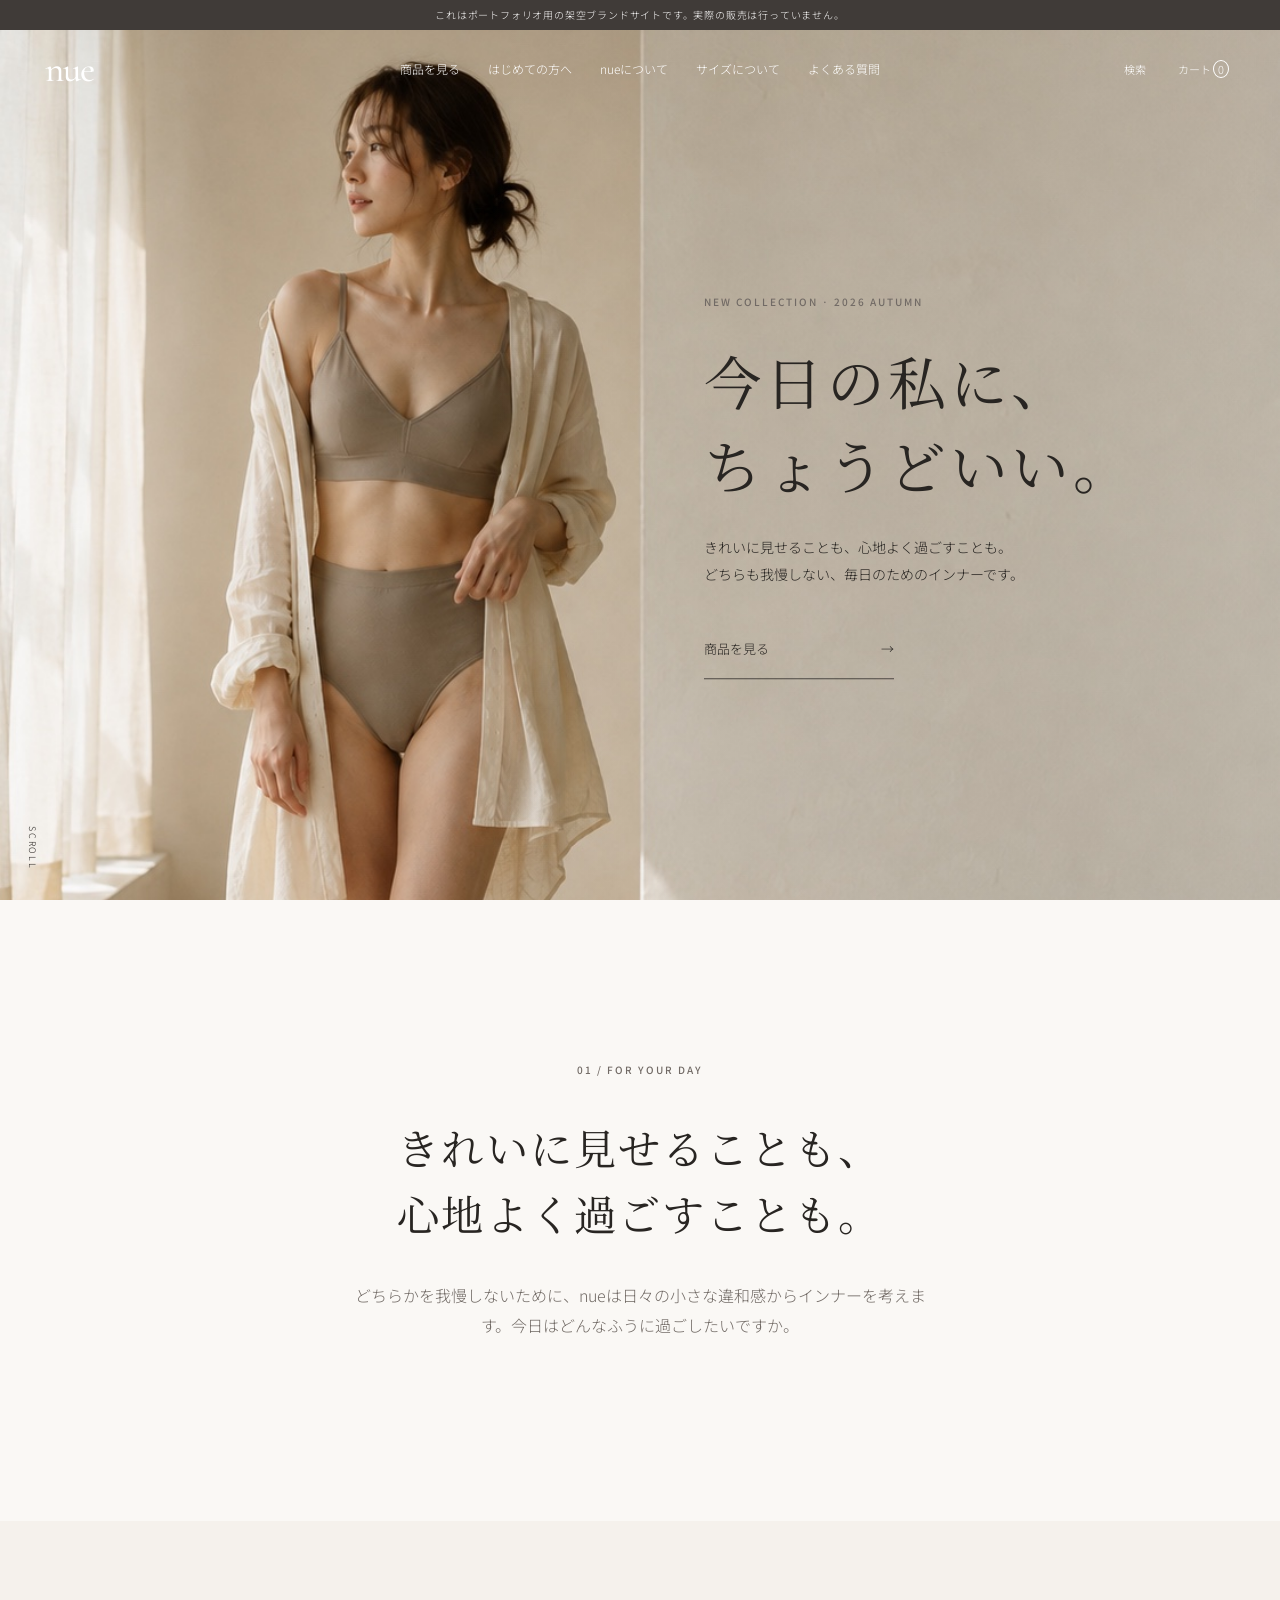
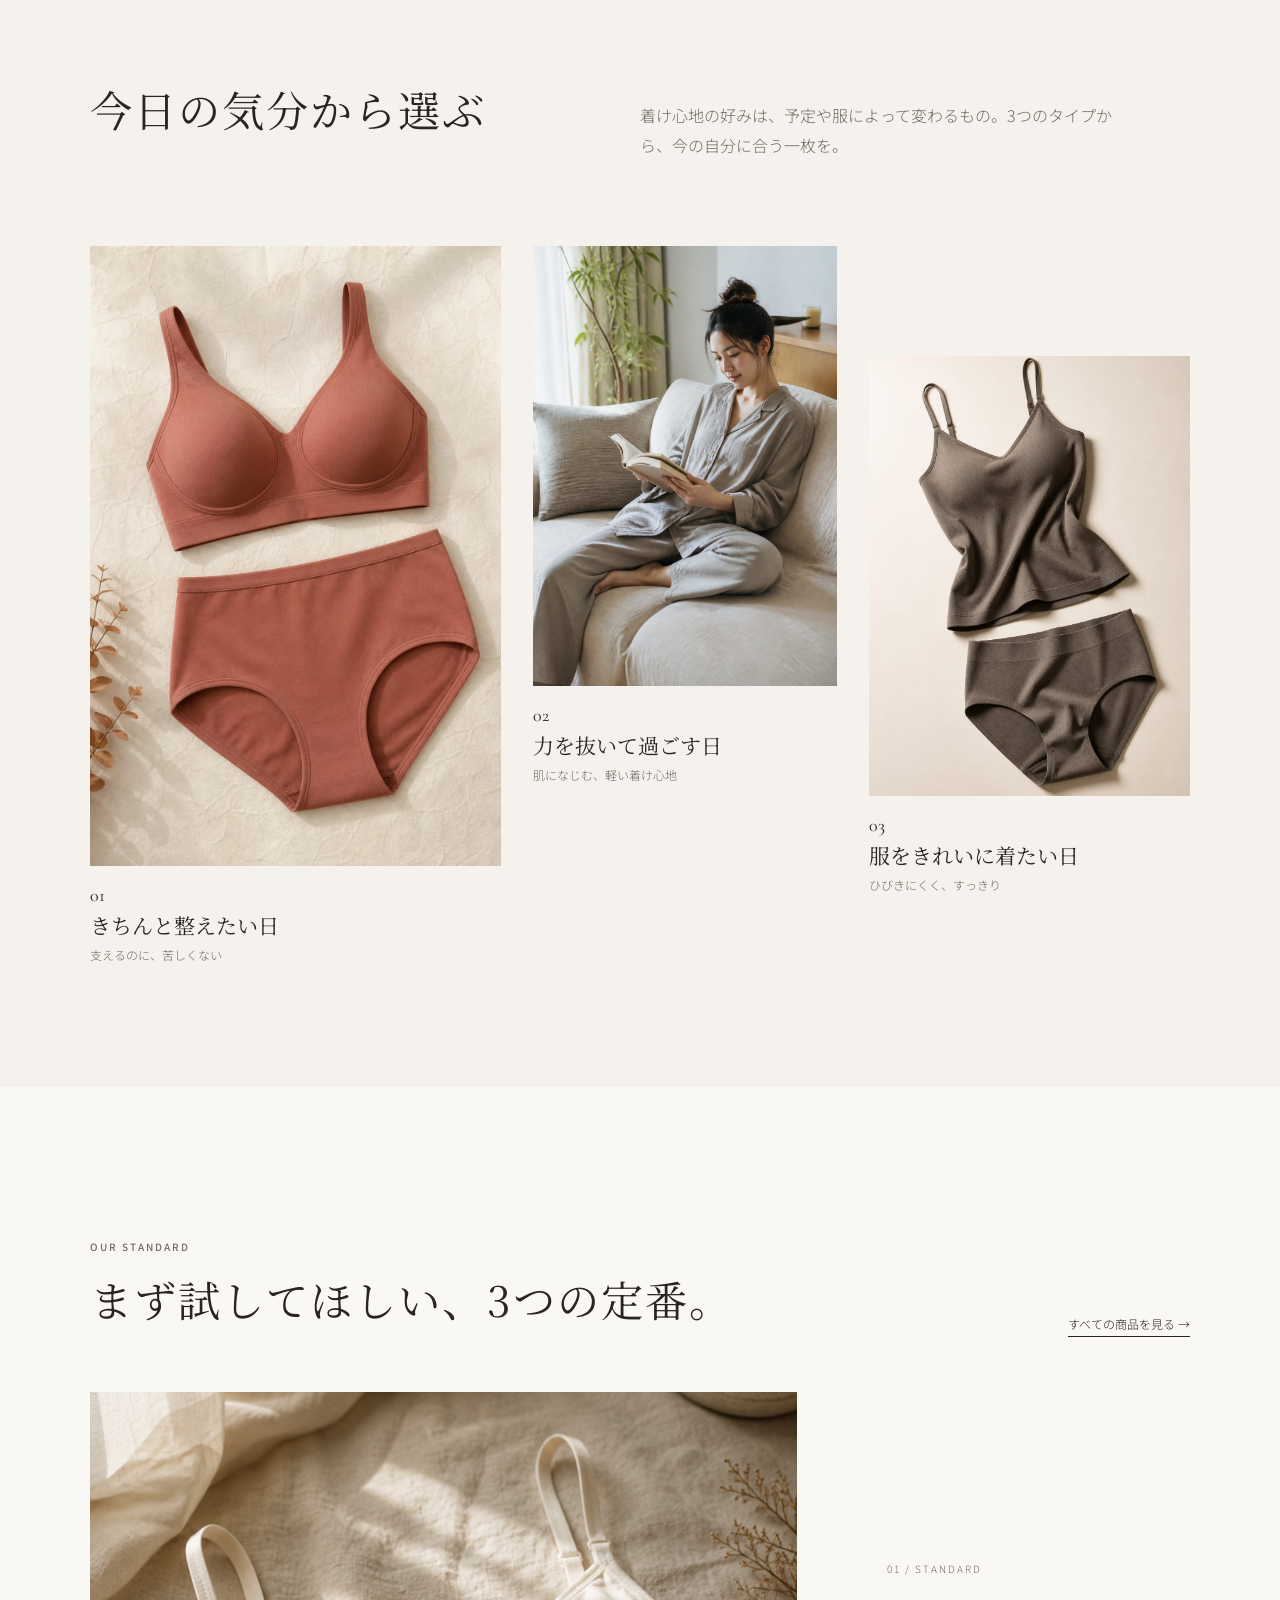
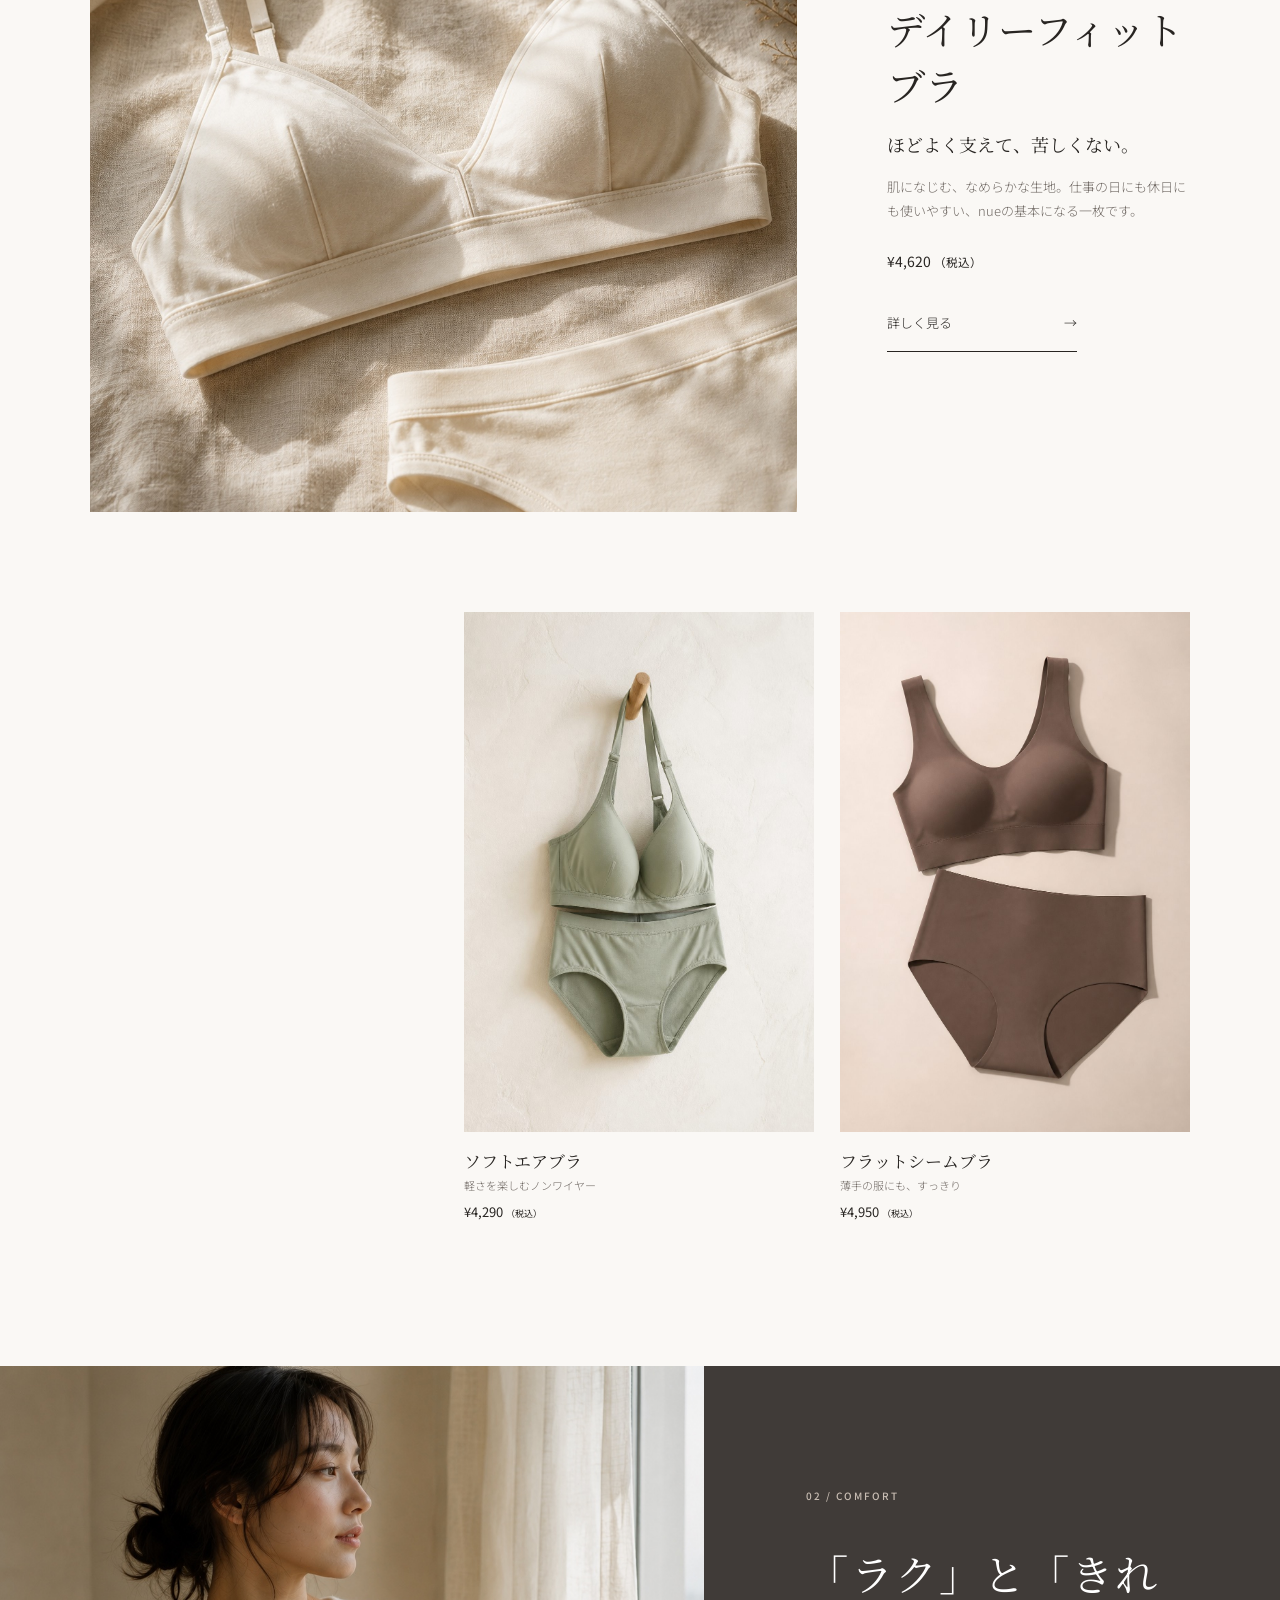
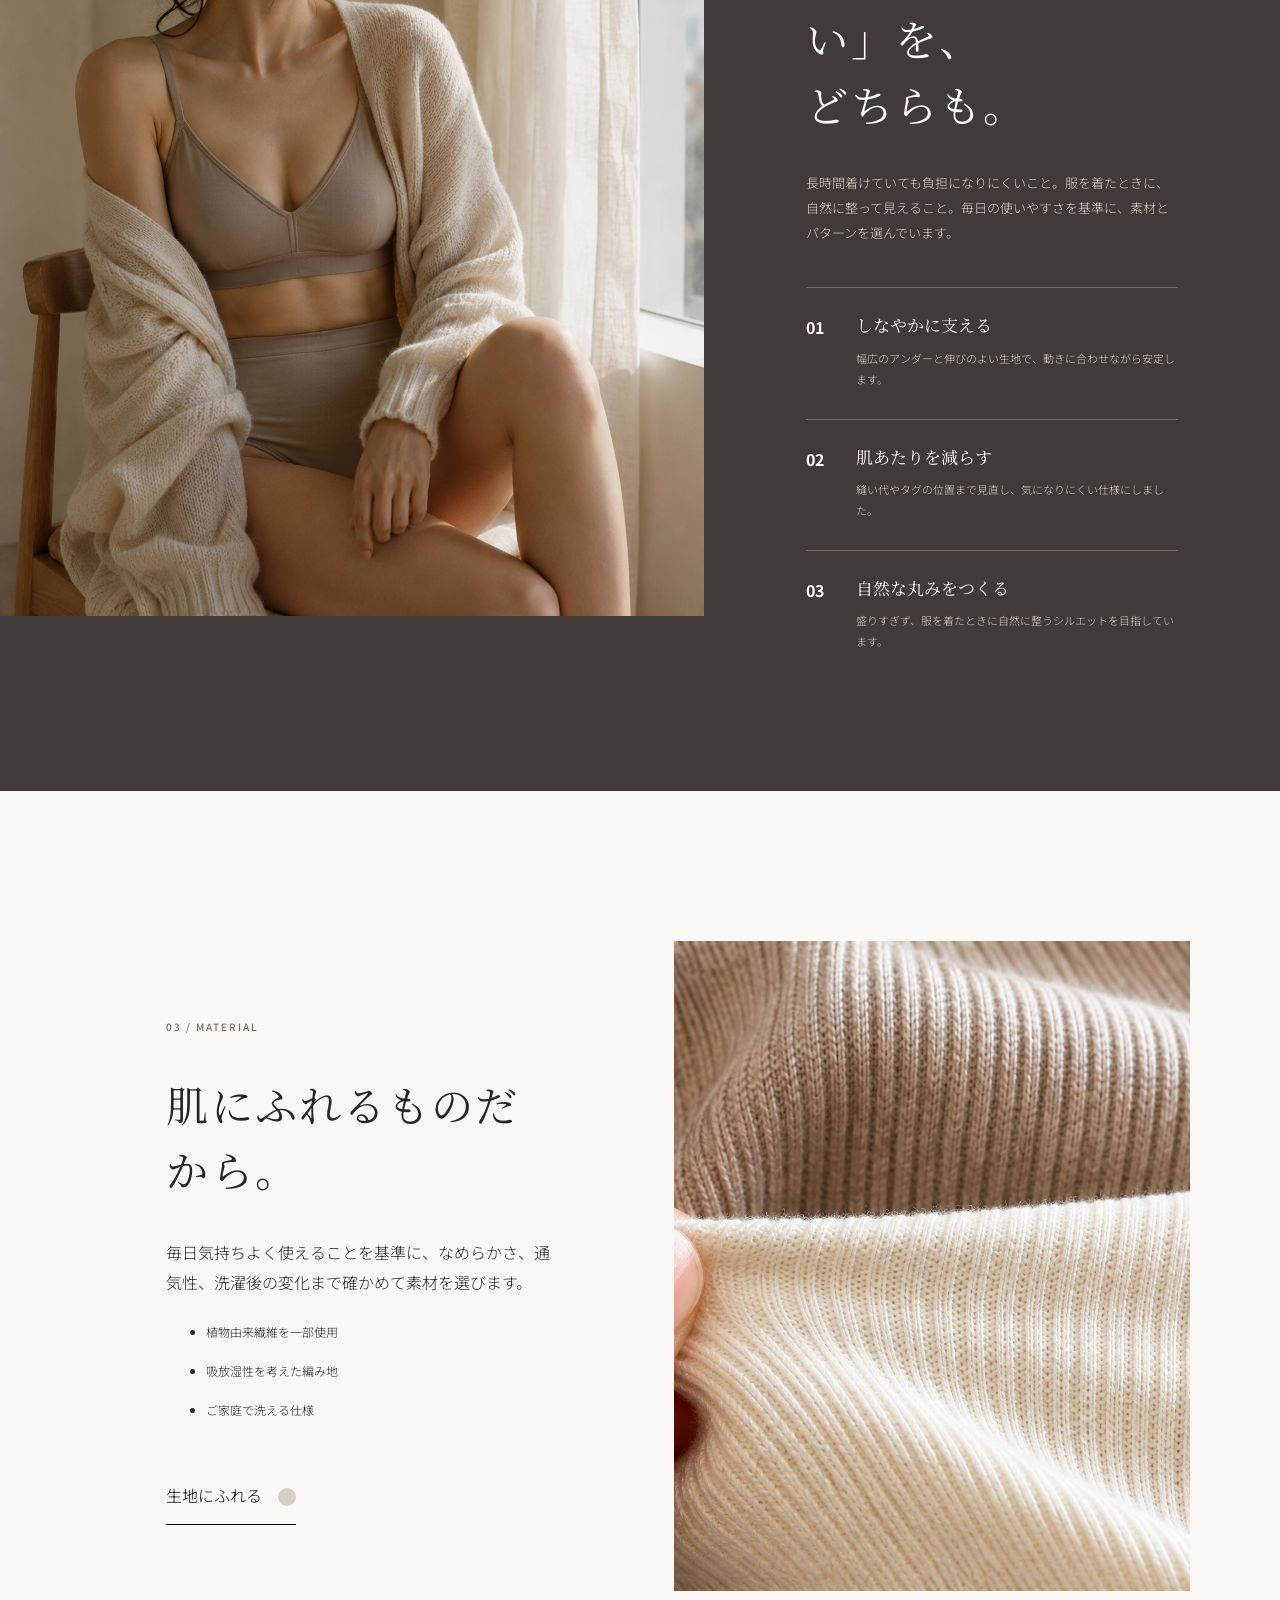
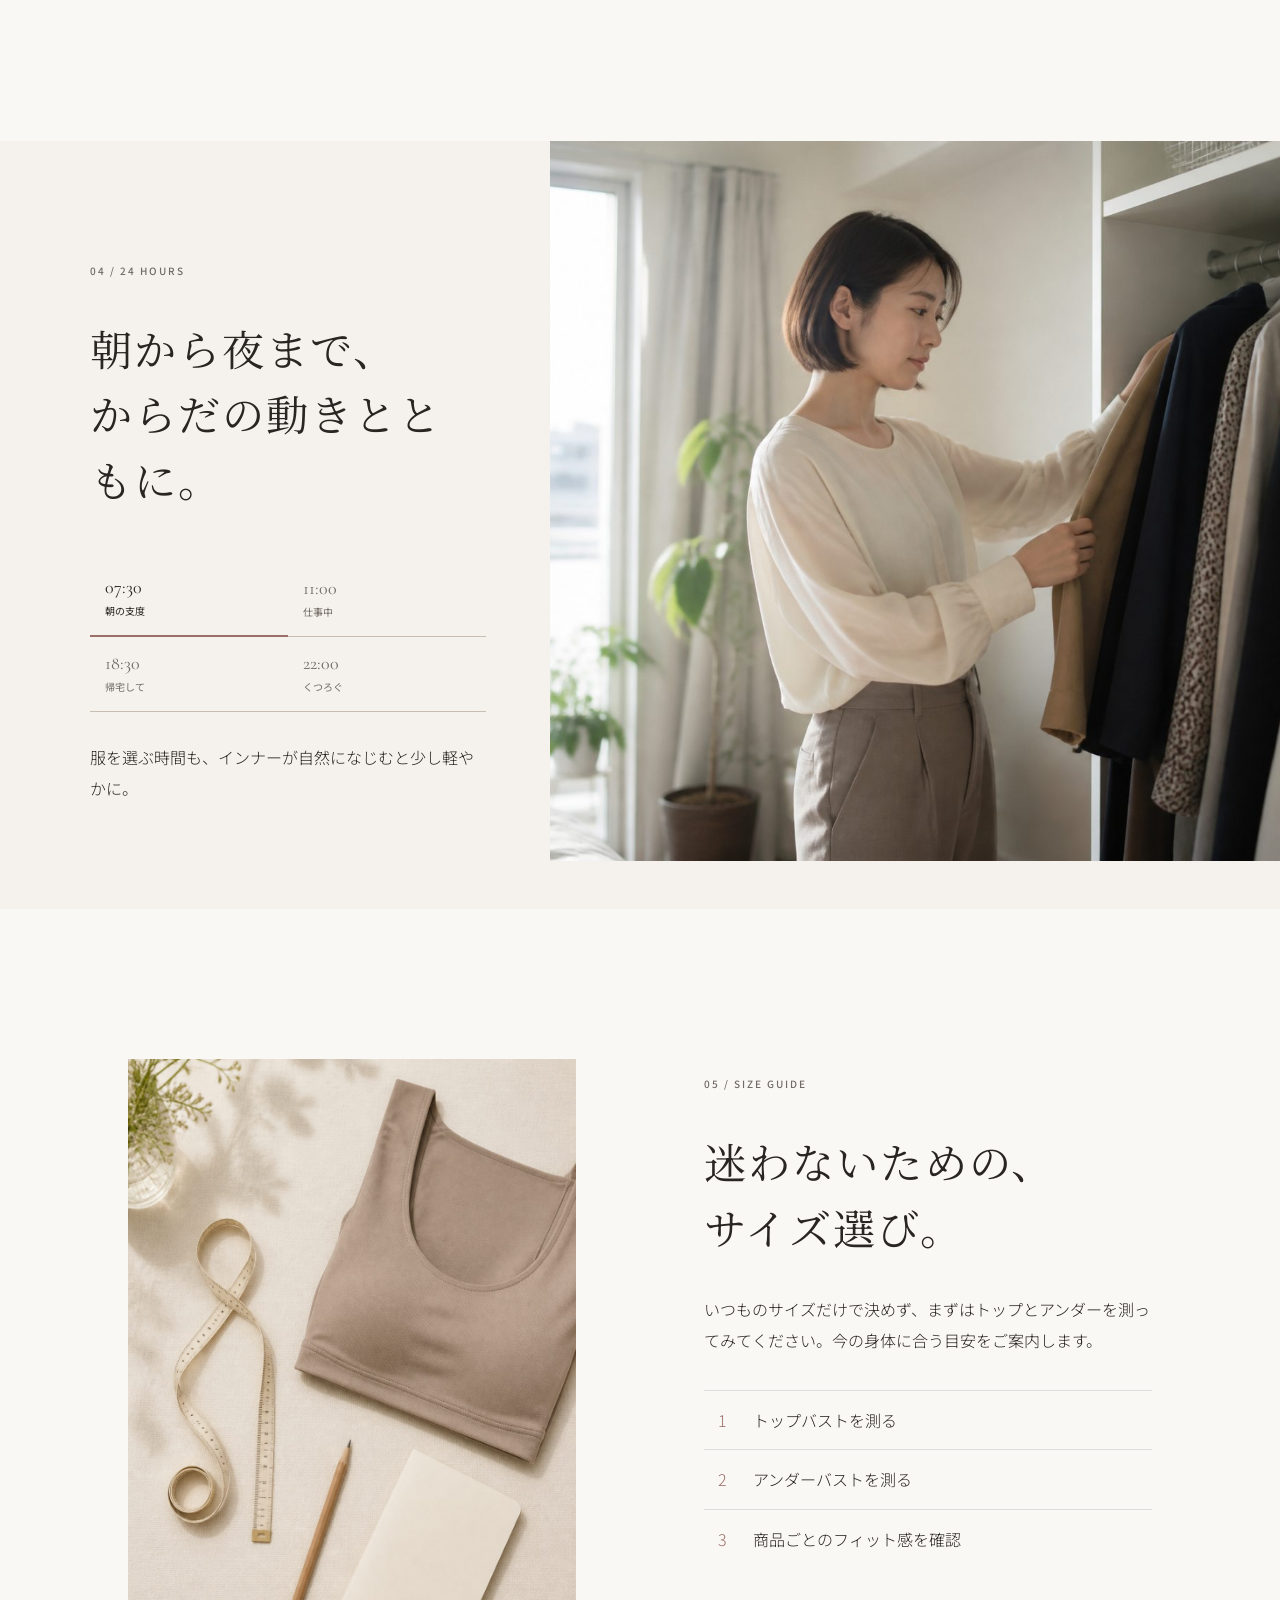
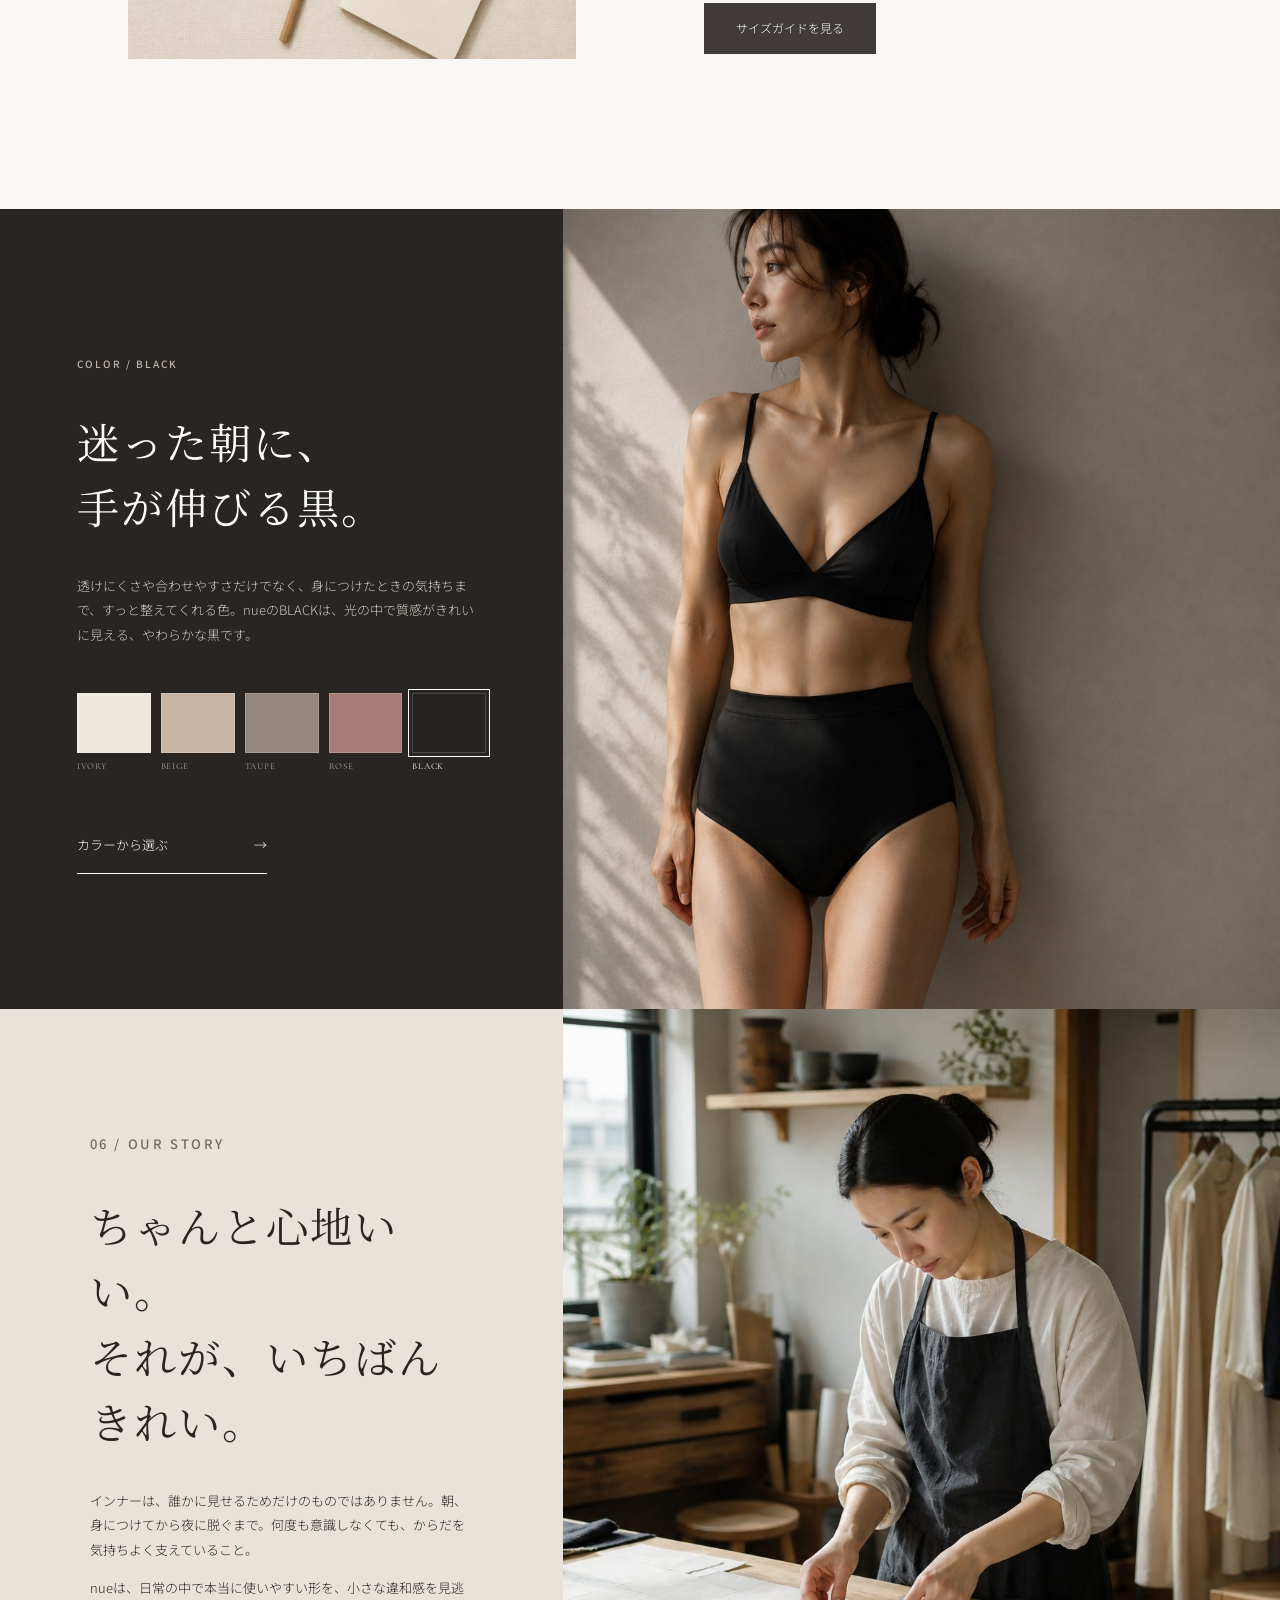
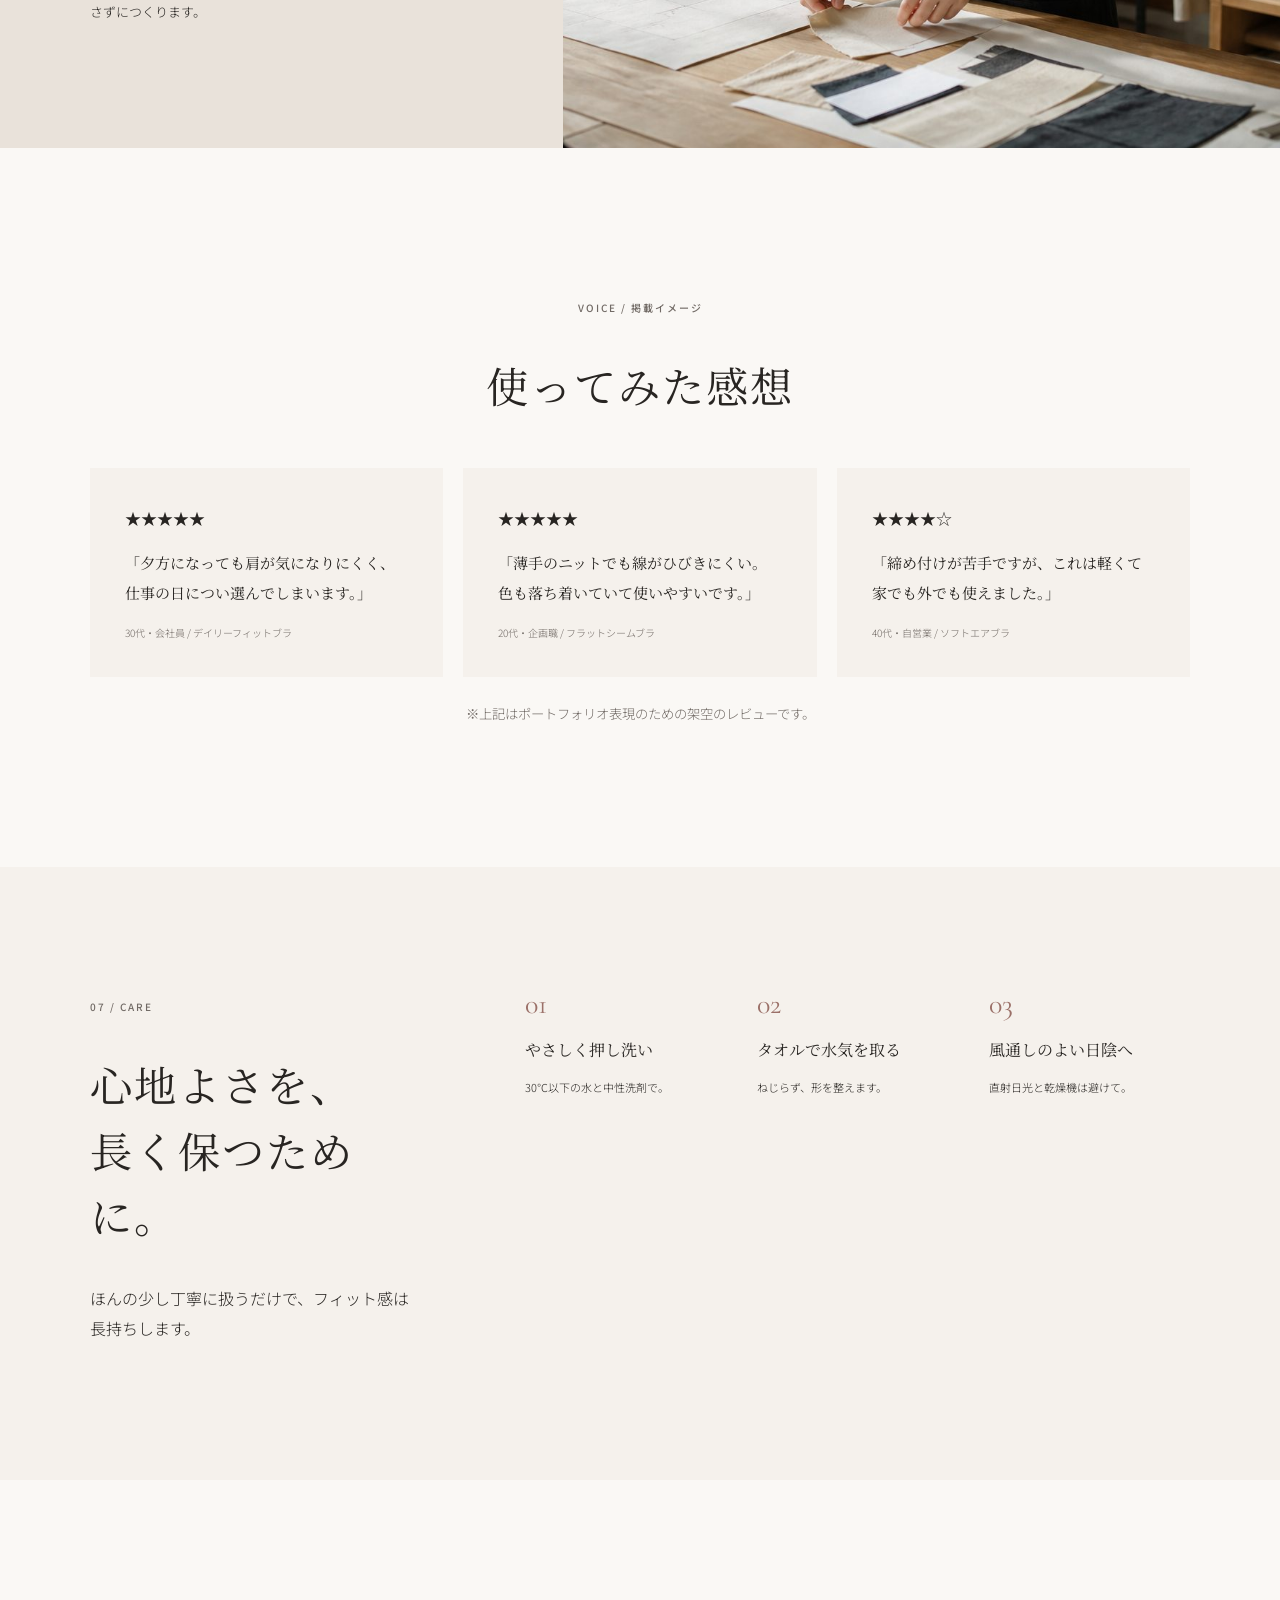
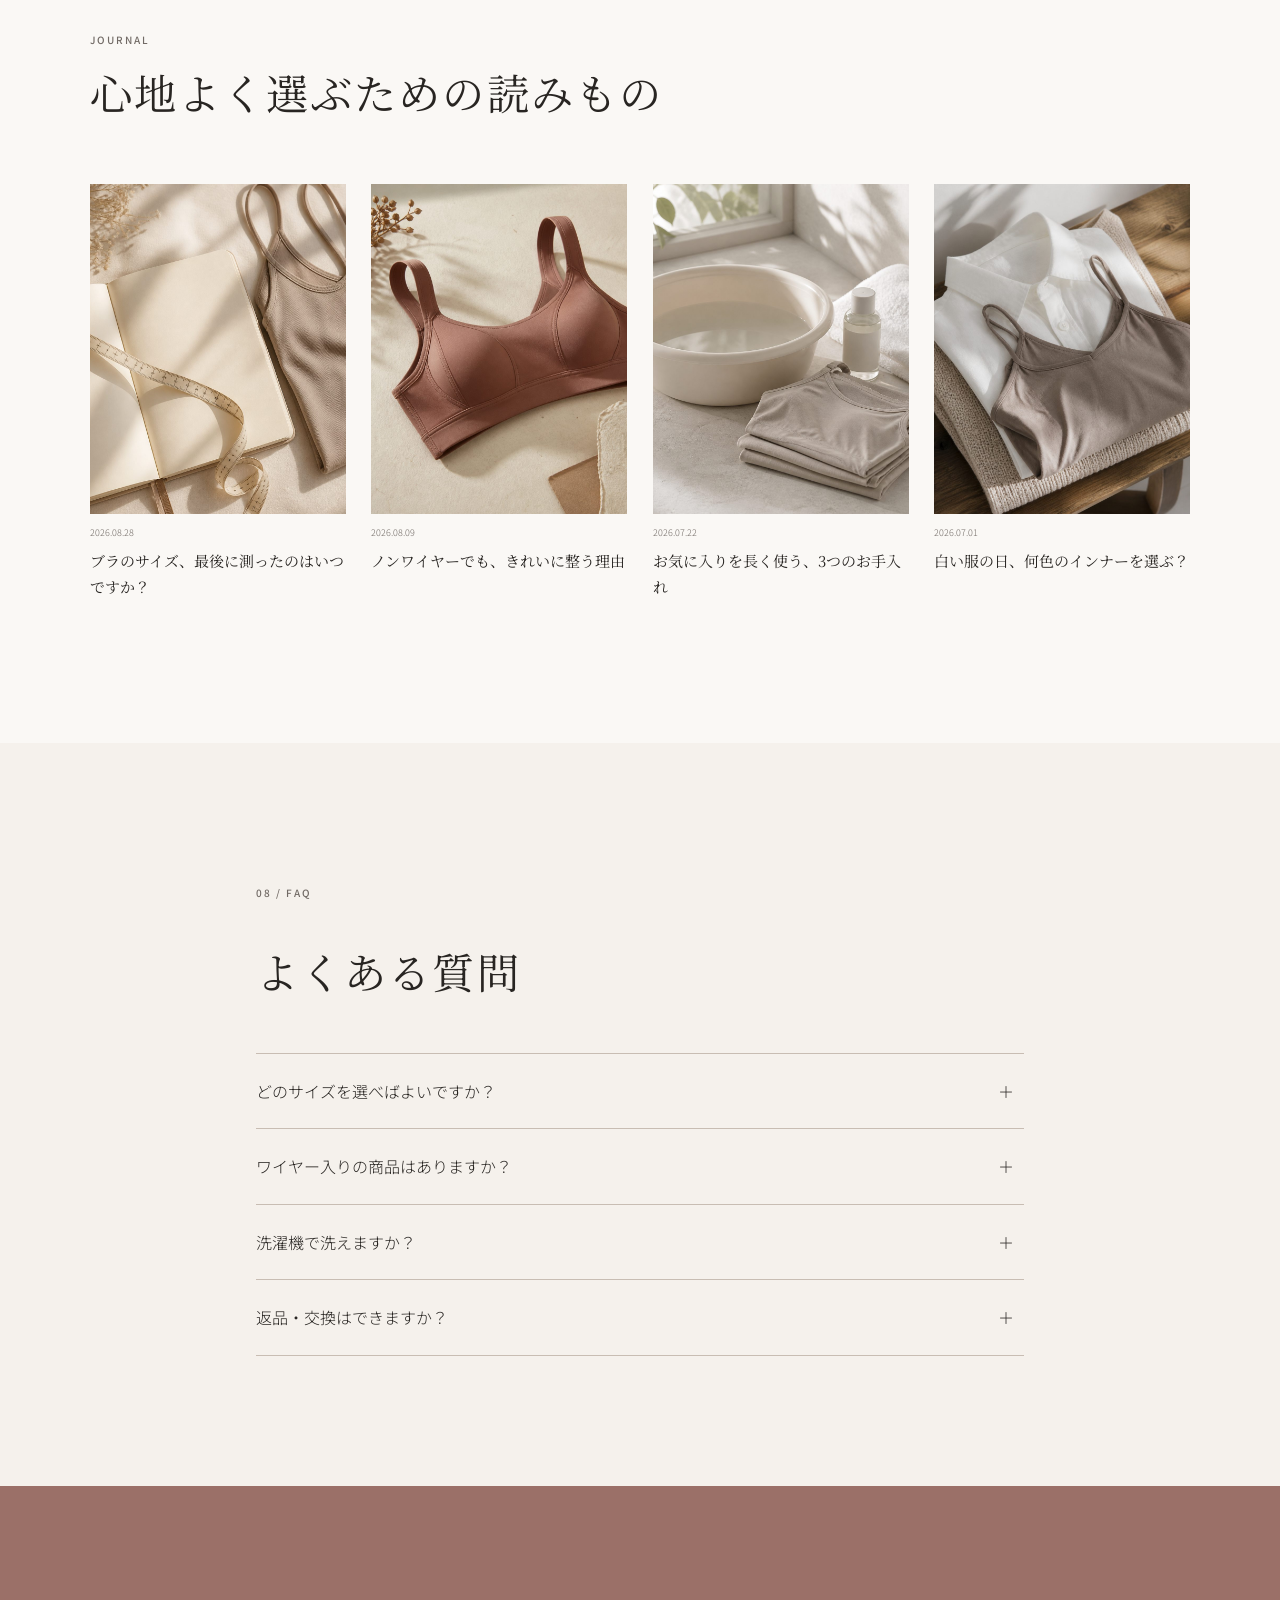
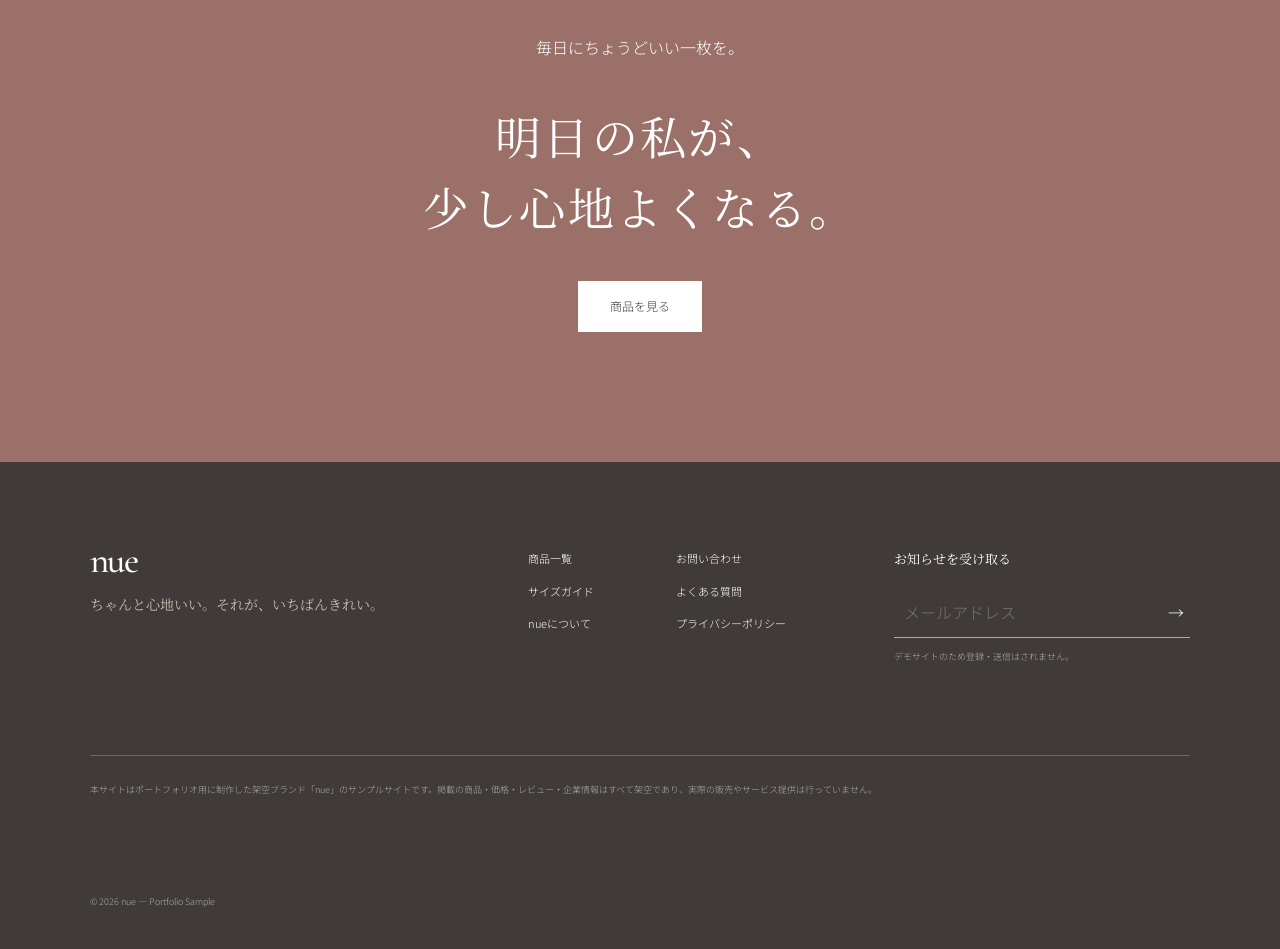
==== commit 408860a8: "Use campaign photos across nue homepage" ====
--- a/index.html
+++ b/index.html
@@ -1,13 +1,14 @@
 <!doctype html><html lang="ja"><head><meta charset="utf-8"><meta name="viewport" content="width=device-width,initial-scale=1"><meta name="description" content="今日の私に、ちょうどいい。心地よさときれいを両立する架空のインナーウェアブランド nue。"><title>nue｜今日の私に、ちょうどいい。</title><link rel="preconnect" href="https://fonts.googleapis.com"><link rel="preconnect" href="https://fonts.gstatic.com" crossorigin><link href="https://fonts.googleapis.com/css2?family=Cormorant+Garamond:wght@400;500&family=Noto+Sans+JP:wght@300;400;500&family=Noto+Serif+JP:wght@400;500&display=swap" rel="stylesheet"><link rel="stylesheet" href="assets/css/style.css"><script defer src="assets/js/main.js"></script></head>
 <body><div class="demo-bar">これはポートフォリオ用の架空ブランドサイトです。実際の販売は行っていません。</div><header class="header"><a class="logo" href="index.html">nue</a><nav><a href="#products">商品を見る</a><a href="#first">はじめての方へ</a><a href="#story">nueについて</a><a href="#size">サイズについて</a><a href="#faq">よくある質問</a></nav><div class="head-actions"><button aria-label="検索">検索</button><button aria-label="カート">カート <span>0</span></button><button class="menu-btn" aria-label="メニューを開く" aria-expanded="false">MENU</button></div></header><div class="mobile-menu"><a href="#products">商品を見る</a><a href="#first">はじめての方へ</a><a href="#story">nueについて</a><a href="#size">サイズについて</a><a href="#faq">よくある質問</a></div>
-<main><section class="hero"><div class="hero-copy reveal"><p class="eyebrow">NEW COLLECTION · 2026 AUTUMN</p><h1>今日の私に、<br>ちょうどいい。</h1><p>締め付けすぎず、きれいなシルエットに。<br>毎日着けたくなる心地よさを考えた<br>インナーウェアです。</p><a class="text-link" href="#products">商品を見る <span>→</span></a></div><div class="hero-image mask"><img src="assets/images/hero-nue.jpg" alt="自然光の部屋でくつろぐ女性"></div><span class="scroll">SCROLL</span></section>
+<main><section class="hero hero-real"><div class="hero-copy reveal"><p class="eyebrow">NEW COLLECTION · 2026 AUTUMN</p><h1>今日の私に、<br>ちょうどいい。</h1><p>きれいに見せることも、心地よく過ごすことも。<br>どちらも我慢しない、毎日のためのインナーです。</p><a class="text-link" href="#products">商品を見る <span>→</span></a></div><div class="hero-image mask"><img src="assets/images/nue-hero-real.jpeg" alt="自然光が差し込む部屋で、ベージュのインナーを着た女性"></div><span class="scroll">SCROLL</span></section>
 <section class="intro" id="first"><p class="section-no">01 / FOR YOUR DAY</p><h2>きれいに見せることも、<br>心地よく過ごすことも。</h2><p>どちらかを我慢しないために、nueは日々の小さな違和感からインナーを考えます。今日はどんなふうに過ごしたいですか。</p></section>
 <section class="choice"><div class="choice-head"><h2>今日の気分から選ぶ</h2><p>着け心地の好みは、予定や服によって変わるもの。3つのタイプから、今の自分に合う一枚を。</p></div><div class="choice-grid"><a class="choice-card tall" href="products.html"><img src="assets/images/choice-support.jpg" alt="サポートタイプの商品"><span>01</span><h3>きちんと整えたい日</h3><p>支えるのに、苦しくない</p></a><a class="choice-card" href="products.html"><img src="assets/images/choice-relax.jpg" alt="リラックスタイプのイメージ"><span>02</span><h3>力を抜いて過ごす日</h3><p>肌になじむ、軽い着け心地</p></a><a class="choice-card lower" href="products.html"><img src="assets/images/choice-seamless.jpg" alt="シームレスタイプの商品"><span>03</span><h3>服をきれいに着たい日</h3><p>ひびきにくく、すっきり</p></a></div></section>
-<section class="products" id="products"><div class="section-title"><div><p class="eyebrow">MOST LOVED</p><h2>よく選ばれているもの</h2></div><a href="products.html">すべての商品を見る →</a></div><div class="product-row"><article class="product"><a href="products.html"><div class="product-img"><img src="assets/images/product-daily.jpg" alt="デイリーフィットブラ"><span>定番</span></div><h3>デイリーフィットブラ</h3><p>ほどよく支えて、動きやすい</p><b>¥4,620 <small>（税込）</small></b><div class="swatches"><i style="--c:#d8cec4"></i><i style="--c:#9b7068"></i><i style="--c:#403b38"></i></div></a></article><article class="product"><a href="products.html"><div class="product-img"><img src="assets/images/product-soft.jpg" alt="ソフトエアブラ"></div><h3>ソフトエアブラ</h3><p>軽さを楽しむノンワイヤー</p><b>¥4,290 <small>（税込）</small></b><div class="swatches"><i style="--c:#eee9df"></i><i style="--c:#b6afa4"></i><i style="--c:#4f5950"></i></div></a></article><article class="product"><a href="products.html"><div class="product-img"><img src="assets/images/product-seamless.jpg" alt="フラットシームブラ"></div><h3>フラットシームブラ</h3><p>薄手の服にも、すっきり</p><b>¥4,950 <small>（税込）</small></b><div class="swatches"><i style="--c:#c6ad9f"></i><i style="--c:#716a65"></i></div></a></article></div></section>
-<section class="feature"><div class="feature-image"><img src="assets/images/feature-comfort.jpg" alt="インナーの設計を確認する手元"></div><div class="feature-copy"><p class="section-no">02 / COMFORT</p><h2>一日着けて、<br>わかる心地よさ。</h2><div class="feature-list"><div><b>01</b><h3>しなやかに支える</h3><p>幅広のアンダーと伸びのよい生地で、動きに合わせながら安定します。</p></div><div><b>02</b><h3>肌あたりを減らす</h3><p>縫い代やタグの位置まで見直し、気になりにくい仕様にしました。</p></div><div><b>03</b><h3>自然な丸みをつくる</h3><p>盛りすぎず、服を着たときに自然に整うシルエットを目指しています。</p></div></div></div></section>
+<section class="products products-real" id="products"><div class="section-title"><div><p class="eyebrow">OUR STANDARD</p><h2>まず試してほしい、3つの定番。</h2></div><a href="products.html">すべての商品を見る →</a></div><div class="product-featured"><figure><img src="assets/images/nue-daily-real.jpeg" alt="やわらかな自然光の中に置かれたアイボリーのブラとショーツ"></figure><div class="product-featured-copy"><span>01 / STANDARD</span><h3>デイリーフィットブラ</h3><p class="lead">ほどよく支えて、苦しくない。</p><p>肌になじむ、なめらかな生地。仕事の日にも休日にも使いやすい、nueの基本になる一枚です。</p><b>¥4,620 <small>（税込）</small></b><a class="text-link" href="products.html">詳しく見る <span>→</span></a></div></div><div class="product-row product-row-secondary"><article class="product"><a href="products.html"><div class="product-img"><img src="assets/images/product-soft.jpg" alt="ソフトエアブラ"></div><h3>ソフトエアブラ</h3><p>軽さを楽しむノンワイヤー</p><b>¥4,290 <small>（税込）</small></b></a></article><article class="product"><a href="products.html"><div class="product-img"><img src="assets/images/product-seamless.jpg" alt="フラットシームブラ"></div><h3>フラットシームブラ</h3><p>薄手の服にも、すっきり</p><b>¥4,950 <small>（税込）</small></b></a></article></div></section>
+<section class="feature feature-real"><div class="feature-image"><img src="assets/images/nue-comfort-real.jpeg" alt="カーディガンを羽織り、窓辺でくつろぐ女性"></div><div class="feature-copy"><p class="section-no">02 / COMFORT</p><h2>「ラク」と「きれい」を、<br>どちらも。</h2><p class="feature-intro">長時間着けていても負担になりにくいこと。服を着たときに、自然に整って見えること。毎日の使いやすさを基準に、素材とパターンを選んでいます。</p><div class="feature-list"><div><b>01</b><h3>しなやかに支える</h3><p>幅広のアンダーと伸びのよい生地で、動きに合わせながら安定します。</p></div><div><b>02</b><h3>肌あたりを減らす</h3><p>縫い代やタグの位置まで見直し、気になりにくい仕様にしました。</p></div><div><b>03</b><h3>自然な丸みをつくる</h3><p>盛りすぎず、服を着たときに自然に整うシルエットを目指しています。</p></div></div></div></section>
 <section class="material"><div><p class="section-no">03 / MATERIAL</p><h2>肌にふれるものだから。</h2><p>毎日気持ちよく使えることを基準に、なめらかさ、通気性、洗濯後の変化まで確かめて素材を選びます。</p><ul><li>植物由来繊維を一部使用</li><li>吸放湿性を考えた編み地</li><li>ご家庭で洗える仕様</li></ul><button class="fabric-btn">生地にふれる <span></span></button></div><figure><img src="assets/images/material.jpg" alt="やわらかな生地の接写"></figure></section>
 <section class="scenes"><div class="scene-copy"><p class="section-no">04 / 24 HOURS</p><h2>朝から夜まで、<br>からだの動きとともに。</h2><div class="scene-tabs" role="tablist"><button class="active" data-scene="morning">07:30<br><span>朝の支度</span></button><button data-scene="work">11:00<br><span>仕事中</span></button><button data-scene="evening">18:30<br><span>帰宅して</span></button><button data-scene="night">22:00<br><span>くつろぐ</span></button></div><p id="scene-text">服を選ぶ時間も、インナーが自然になじむと少し軽やかに。</p></div><div class="scene-image"><img id="scene-img" src="assets/images/scene-morning.jpg" alt="朝の支度をする生活シーン"></div></section>
 <section class="size" id="size"><div class="size-image"><img src="assets/images/size-guide.jpg" alt="採寸メジャーとインナー"></div><div><p class="section-no">05 / SIZE GUIDE</p><h2>迷わないための、<br>サイズ選び。</h2><p>いつものサイズだけで決めず、まずはトップとアンダーを測ってみてください。今の身体に合う目安をご案内します。</p><ol><li><span>1</span>トップバストを測る</li><li><span>2</span>アンダーバストを測る</li><li><span>3</span>商品ごとのフィット感を確認</li></ol><a class="button" href="guide.html">サイズガイドを見る</a></div></section>
+<section class="color-story"><div class="color-copy"><p class="section-no">COLOR / BLACK</p><h2>迷った朝に、<br>手が伸びる黒。</h2><p>透けにくさや合わせやすさだけでなく、身につけたときの気持ちまで、すっと整えてくれる色。nueのBLACKは、光の中で質感がきれいに見える、やわらかな黒です。</p><div class="color-swatches" aria-label="基本の5色"><span style="--swatch:#eee8dd">IVORY</span><span style="--swatch:#c8b5a4">BEIGE</span><span style="--swatch:#95877b">TAUPE</span><span style="--swatch:#a77b78">ROSE</span><span class="active" style="--swatch:#242321">BLACK</span></div><a class="text-link" href="products.html">カラーから選ぶ <span>→</span></a></div><figure><img src="assets/images/nue-black-real.jpeg" alt="自然光の中で黒のブラとハイウエストショーツを着た女性"></figure></section>
 <section class="story" id="story"><div class="story-copy"><p class="section-no">06 / OUR STORY</p><h2>ちゃんと心地いい。<br>それが、いちばんきれい。</h2><p>インナーは、誰かに見せるためだけのものではありません。朝、身につけてから夜に脱ぐまで。何度も意識しなくても、からだを気持ちよく支えていること。</p><p>nueは、日常の中で本当に使いやすい形を、小さな違和感を見逃さずにつくります。</p></div><img src="assets/images/story.jpg" alt="デザイナーの静かなアトリエ"></section>
 <section class="voices"><p class="eyebrow">VOICE / 掲載イメージ</p><h2>使ってみた感想</h2><div class="voice-grid"><blockquote><div>★★★★★</div><p>「夕方になっても肩が気になりにくく、仕事の日につい選んでしまいます。」</p><footer>30代・会社員 / デイリーフィットブラ</footer></blockquote><blockquote><div>★★★★★</div><p>「薄手のニットでも線がひびきにくい。色も落ち着いていて使いやすいです。」</p><footer>20代・企画職 / フラットシームブラ</footer></blockquote><blockquote><div>★★★★☆</div><p>「締め付けが苦手ですが、これは軽くて家でも外でも使えました。」</p><footer>40代・自営業 / ソフトエアブラ</footer></blockquote></div><small>※上記はポートフォリオ表現のための架空のレビューです。</small></section>
 <section class="care"><div><p class="section-no">07 / CARE</p><h2>心地よさを、<br>長く保つために。</h2><p>ほんの少し丁寧に扱うだけで、フィット感は長持ちします。</p></div><div class="care-steps"><div><span>01</span><h3>やさしく押し洗い</h3><p>30℃以下の水と中性洗剤で。</p></div><div><span>02</span><h3>タオルで水気を取る</h3><p>ねじらず、形を整えます。</p></div><div><span>03</span><h3>風通しのよい日陰へ</h3><p>直射日光と乾燥機は避けて。</p></div></div></section>
--- a/assets/css/style.css
+++ b/assets/css/style.css
@@ -1,2 +1,10 @@
 :root{--bg:#f5f1ec;--paper:#faf8f5;--ink:#282522;--sub:#716a65;--line:#c8bdb3;--accent:#9b7068;--dark:#403b38;--serif:'Noto Serif JP',serif;--sans:'Noto Sans JP',sans-serif}*{box-sizing:border-box}html{scroll-behavior:smooth}body{margin:0;background:var(--paper);color:var(--ink);font-family:var(--sans);font-weight:300;line-height:1.9}a{color:inherit;text-decoration:none}img{width:100%;height:100%;object-fit:cover;display:block}button,input{font:inherit}.demo-bar{height:30px;background:var(--dark);color:#fff;text-align:center;font-size:10px;letter-spacing:.08em;line-height:30px}.header{height:78px;display:grid;grid-template-columns:1fr auto 1fr;align-items:center;padding:0 3.5vw;position:absolute;top:30px;left:0;right:0;z-index:10;color:#fff;transition:.4s}.header.scrolled{position:fixed;top:0;background:rgba(250,248,245,.96);color:var(--ink);box-shadow:0 1px 0 #ddd}.logo{font:500 37px/1 'Cormorant Garamond',serif;letter-spacing:-.03em}.header nav{display:flex;gap:28px;font-size:12px}.head-actions{justify-self:end;display:flex;gap:20px}.head-actions button{border:0;background:none;color:inherit;font-size:11px}.head-actions span{border:1px solid currentColor;border-radius:50%;padding:0 4px}.menu-btn{display:none}.mobile-menu{display:none}.hero{height:calc(100vh - 30px);min-height:680px;background:var(--bg);position:relative;display:grid;grid-template-columns:36% 64%;overflow:hidden}.hero-copy{align-self:center;padding:90px 4vw 0 7vw;z-index:2}.eyebrow,.section-no{font-size:10px;letter-spacing:.2em;color:var(--sub);font-weight:500}.hero h1{font:400 clamp(40px,4.5vw,72px)/1.45 var(--serif);letter-spacing:.06em;margin:28px 0}.hero-copy>p:not(.eyebrow){font-size:14px}.text-link{display:inline-flex;justify-content:space-between;border-bottom:1px solid;padding:16px 0;width:190px;margin-top:20px;font-size:13px}.hero-image{height:100%}.scroll{position:absolute;bottom:30px;left:24px;writing-mode:vertical-rl;font-size:9px;letter-spacing:.2em}.reveal{animation:fadeUp 1.2s .2s both}.mask{animation:mask 1.4s cubic-bezier(.77,0,.18,1) both}@keyframes fadeUp{from{opacity:0;transform:translateY(24px)}}@keyframes mask{from{clip-path:inset(0 0 100% 0)}to{clip-path:inset(0)}}.intro{padding:150px 20vw;text-align:center;background:var(--paper)}h2{font:400 clamp(30px,3.3vw,50px)/1.55 var(--serif);letter-spacing:.05em}.intro>p:last-child{max-width:580px;margin:30px auto;color:var(--sub)}.choice{padding:120px 7vw;background:var(--bg)}.choice-head{display:grid;grid-template-columns:1fr 1fr;align-items:end;margin-bottom:70px}.choice-head p{max-width:500px;color:var(--sub)}.choice-grid{display:grid;grid-template-columns:1.15fr .85fr .9fr;gap:2.5vw;align-items:start}.choice-card img{height:440px;transition:.7s}.choice-card.tall img{height:620px}.choice-card.lower{margin-top:110px}.choice-card:hover img,.product:hover img{transform:scale(1.035)}.choice-card{overflow:hidden}.choice-card span{font:18px 'Cormorant Garamond';display:block;margin-top:18px}.choice-card h3{font:400 21px var(--serif);margin:4px 0}.choice-card p{margin:0;color:var(--sub);font-size:12px}.products{padding:140px 7vw}.section-title{display:flex;align-items:end;justify-content:space-between;margin-bottom:55px}.section-title h2{margin:5px 0}.section-title>a{font-size:12px;border-bottom:1px solid}.product-row{display:grid;grid-template-columns:1fr 1fr 1fr;gap:2vw}.product-img{height:480px;overflow:hidden;position:relative;background:var(--bg)}.product-img img{transition:.7s}.product-img span{position:absolute;top:12px;left:12px;background:#fff;padding:5px 12px;font-size:10px}.product h3{font:400 17px var(--serif);margin:16px 0 2px}.product p{font-size:11px;color:var(--sub);margin:0}.product b{font-weight:400;font-size:13px}.product small{font-size:9px}.swatches{display:flex;gap:6px;margin-top:10px}.swatches i{width:14px;height:14px;border-radius:50%;background:var(--c);border:2px solid var(--paper);outline:1px solid #ddd}.feature{display:grid;grid-template-columns:55% 45%;background:var(--dark);color:#fff}.feature-image{height:850px}.feature-copy{padding:110px 8vw}.feature-copy .section-no{color:#c8bdb3}.feature-list{margin-top:70px}.feature-list>div{display:grid;grid-template-columns:50px 1fr;border-top:1px solid #716a65;padding:24px 0}.feature-list h3{margin:0;font:400 17px var(--serif)}.feature-list p{grid-column:2;font-size:11px;color:#d7d0ca;margin:5px 0}.material{display:grid;grid-template-columns:1fr 1.1fr;gap:9vw;padding:150px 7vw;align-items:center}.material>div{padding-left:6vw}.material figure{height:650px;margin:0}.material li{font-size:12px;padding:8px 0}.fabric-btn{border:0;border-bottom:1px solid;background:none;padding:14px 0;margin-top:20px}.fabric-btn span{display:inline-block;width:18px;height:18px;border-radius:50%;background:#d8cec4;margin-left:12px;vertical-align:middle;transition:.3s}.fabric-btn:hover span{transform:scale(1.5);box-shadow:0 0 0 7px #d8cec477}.scenes{display:grid;grid-template-columns:43% 57%;background:var(--bg)}.scene-copy{padding:110px 5vw 90px 7vw}.scene-image{height:720px}.scene-tabs{display:grid;grid-template-columns:1fr 1fr;margin:50px 0 30px}.scene-tabs button{text-align:left;border:0;border-bottom:1px solid var(--line);background:none;padding:15px;color:var(--sub);font:18px 'Cormorant Garamond'}.scene-tabs button.active{border-bottom:2px solid var(--accent);color:var(--ink)}.scene-tabs span{font:10px var(--sans)}#scene-img{transition:opacity .25s}.size{display:grid;grid-template-columns:1fr 1fr;align-items:center;padding:150px 10vw;gap:10vw}.size-image{height:600px}.size ol{list-style:none;padding:0;margin:35px 0}.size li{border-top:1px solid #ddd;padding:14px}.size li span{display:inline-block;width:35px;color:var(--accent)}.button{display:inline-block;padding:14px 32px;background:var(--dark);color:white;font-size:12px}.story{display:grid;grid-template-columns:44% 56%;min-height:720px;background:#e9e2da}.story-copy{padding:110px 7vw}.story-copy p{font-size:13px}.voices{padding:140px 7vw;text-align:center}.voice-grid{display:grid;grid-template-columns:repeat(3,1fr);gap:20px;margin:50px 0 20px;text-align:left}.voice-grid blockquote{margin:0;padding:35px;background:var(--bg)}.voice-grid p{font:400 15px/2 var(--serif)}.voice-grid footer{font-size:10px;color:var(--sub)}.voices>small{color:var(--sub)}.care{display:grid;grid-template-columns:1fr 2fr;padding:120px 7vw;background:var(--bg);gap:8vw}.care-steps{display:grid;grid-template-columns:repeat(3,1fr);gap:30px}.care-steps span{font:28px 'Cormorant Garamond';color:var(--accent)}.care-steps h3{font:400 16px var(--serif)}.care-steps p{font-size:11px}.journal{padding:140px 7vw}.journal-grid{display:grid;grid-template-columns:1fr 1fr 1fr 1fr;gap:2vw}.journal-grid img{height:330px}.journal-grid time{font-size:9px;color:var(--sub)}.journal-grid h3{font:400 15px/1.7 var(--serif);margin:4px 0}.faq{padding:130px 20vw;background:var(--bg)}.accordion{margin-top:50px;border-top:1px solid var(--line)}details{border-bottom:1px solid var(--line)}summary{cursor:pointer;list-style:none;padding:22px 50px 22px 0;position:relative}summary:after{content:'＋';position:absolute;right:10px}details[open] summary:after{content:'−'}details p{color:var(--sub);font-size:12px;padding:0 50px 25px 0}.final-cta{text-align:center;background:var(--accent);color:#fff;padding:130px 20px}.final-cta h2{font-size:46px}.button.light{background:#fff;color:var(--dark)}.footer{background:var(--dark);color:#fff;padding:80px 7vw 30px;display:grid;grid-template-columns:1.2fr 1fr 1fr;gap:6vw}.footer>div>p{font:14px var(--serif);color:#c8bdb3}.footer-links{display:grid;grid-template-columns:1fr 1fr}.footer-links a{display:block;font-size:11px;padding:6px}.newsletter label{font:13px var(--serif)}.newsletter>div{display:flex;border-bottom:1px solid #aaa;margin-top:15px}.newsletter input{background:none;border:0;color:white;width:100%;padding:10px}.newsletter button{background:none;border:0;color:white}.newsletter small{font-size:9px;color:#aaa}.disclaimer{grid-column:1/-1;border-top:1px solid #666;padding-top:25px;color:#aaa;font-size:9px}.copy{grid-column:1/-1;color:#aaa;font-size:9px}
 @media(max-width:800px){.demo-bar{font-size:8px;padding:0 8px}.header{height:62px;grid-template-columns:1fr auto;padding:0 18px}.header nav,.head-actions button:first-child{display:none}.head-actions{gap:10px}.menu-btn{display:block!important}.mobile-menu{position:fixed;inset:62px 0 0;background:var(--paper);z-index:9;padding:50px 30px}.mobile-menu.open{display:block}.mobile-menu a{display:block;font:22px var(--serif);padding:14px;border-bottom:1px solid #ddd}.hero{height:auto;min-height:760px;display:block;padding-top:0}.hero-image{height:64vh;min-height:470px}.hero-copy{position:absolute;bottom:0;background:var(--bg);width:88%;padding:34px 24px 38px}.hero h1{font-size:38px;margin:12px 0}.hero-copy>p:not(.eyebrow){font-size:11px}.scroll{display:none}.intro{padding:100px 24px}.intro h2{font-size:28px}.choice,.products,.journal{padding:90px 20px}.choice-head{display:block;margin-bottom:40px}.choice-grid{grid-template-columns:1fr 1fr;gap:34px 12px}.choice-card.tall{grid-row:span 2}.choice-card img,.choice-card.tall img{height:300px}.choice-card.lower{margin-top:0}.choice-card h3{font-size:15px}.choice-card p{font-size:10px}.section-title{align-items:start}.section-title>a{margin-top:24px}.product-row{display:flex;overflow-x:auto;scroll-snap-type:x mandatory;gap:14px}.product{min-width:78vw;scroll-snap-align:start}.product-img{height:430px}.feature{display:block}.feature-image{height:460px}.feature-copy{padding:80px 24px}.material{display:flex;flex-direction:column;padding:90px 20px}.material>div{padding:0}.material figure{height:430px;width:100%;order:-1}.scenes{display:flex;flex-direction:column}.scene-copy{padding:80px 20px}.scene-image{height:480px;order:-1}.size{display:block;padding:90px 20px}.size-image{height:450px;margin-bottom:60px}.story{display:flex;flex-direction:column}.story-copy{padding:80px 24px}.story img{height:500px}.voice-grid{display:flex;overflow-x:auto;text-align:left}.voice-grid blockquote{min-width:82vw}.voices{padding:90px 20px}.care{display:block;padding:90px 20px}.care-steps{grid-template-columns:1fr;margin-top:50px}.journal-grid{grid-template-columns:1fr 1fr;gap:35px 12px}.journal-grid img{height:230px}.faq{padding:90px 20px}.final-cta{padding:90px 20px}.final-cta h2{font-size:34px}.footer{grid-template-columns:1fr;padding:60px 24px 24px}.footer-links,.newsletter{margin-top:10px}.footer .disclaimer,.footer .copy{grid-column:1}}
+
+/* User-provided campaign photography */
+.hero-real{display:block;height:calc(100svh - 30px);min-height:680px}.hero-real .hero-image{position:absolute;inset:0}.hero-real .hero-image:after{content:"";position:absolute;inset:0;background:linear-gradient(90deg,transparent 38%,rgba(245,241,236,.06) 56%,rgba(245,241,236,.32) 100%)}.hero-real .hero-image img{object-position:center center}.hero-real .hero-copy{position:absolute;right:7vw;top:50%;transform:translateY(-46%);width:min(38vw,520px);padding:0;color:var(--ink)}.hero-real .eyebrow{color:var(--sub)}.products-real{background:var(--paper)}.product-featured{display:grid;grid-template-columns:minmax(0,1.4fr) minmax(300px,.6fr);gap:7vw;align-items:center;margin-bottom:100px}.product-featured figure{height:720px;margin:0;overflow:hidden}.product-featured figure img{object-position:center 48%}.product-featured-copy{max-width:410px}.product-featured-copy>span{font-size:10px;letter-spacing:.2em;color:var(--sub)}.product-featured-copy h3{font:400 clamp(28px,3vw,44px)/1.45 var(--serif);margin:20px 0 10px}.product-featured-copy .lead{font:400 18px var(--serif);color:var(--ink)}.product-featured-copy p{color:var(--sub);font-size:13px}.product-featured-copy b{display:block;font-size:14px;font-weight:400;margin-top:24px}.product-row-secondary{grid-template-columns:repeat(2,minmax(0,1fr));margin-left:34%}.product-row-secondary .product-img{height:520px}.feature-real .feature-image img{object-position:center 38%}.feature-intro{max-width:480px;color:#ddd3cc;font-size:13px}.feature-real .feature-list{margin-top:42px}.color-story{display:grid;grid-template-columns:44% 56%;background:#282522;color:#fff;min-height:800px}.color-story figure{margin:0;height:800px;overflow:hidden}.color-story figure img{object-position:center 34%}.color-copy{padding:110px 6vw;align-self:center}.color-copy .section-no{color:#bfb6af}.color-copy>p:not(.section-no){max-width:460px;color:#d0c8c2;font-size:13px}.color-copy .text-link{color:#fff}.color-swatches{display:grid;grid-template-columns:repeat(5,1fr);gap:10px;margin:45px 0 25px}.color-swatches span{font:9px 'Cormorant Garamond',serif;letter-spacing:.08em;color:#aaa}.color-swatches span:before{content:"";display:block;height:58px;background:var(--swatch);margin-bottom:8px;border:1px solid rgba(255,255,255,.18)}.color-swatches .active{color:#fff}.color-swatches .active:before{outline:1px solid #fff;outline-offset:3px}
+@media(max-width:800px){.hero-real{height:820px;min-height:820px;background:var(--bg)}.hero-real .hero-image{height:590px;min-height:0}.hero-real .hero-image:after{background:linear-gradient(180deg,transparent 62%,rgba(245,241,236,.15) 100%)}.hero-real .hero-image img{object-position:31% center}.hero-real .hero-copy{top:auto;right:auto;bottom:0;transform:none;width:92%;padding:30px 24px 34px;background:var(--bg)}.hero-real .hero-copy br:first-of-type{display:none}.hero-real h1{font-size:36px}.product-featured{display:block;margin-bottom:70px}.product-featured figure{height:500px;margin:0 -20px 40px}.product-featured figure img{object-position:center center}.product-featured-copy{max-width:none}.product-featured-copy h3{font-size:29px}.product-row-secondary{margin-left:0}.product-row-secondary .product-img{height:420px}.feature-real .feature-image{height:570px}.feature-real .feature-image img{object-position:center 28%}.color-story{display:flex;flex-direction:column;min-height:0}.color-story figure{height:620px;order:-1}.color-story figure img{object-position:center 24%}.color-copy{padding:76px 20px}.color-swatches{gap:6px}.color-swatches span:before{height:48px}}
+@media(min-width:801px) and (max-width:1100px){.hero-real .hero-copy{right:4vw;width:43vw}.hero-real .hero-image img{object-position:44% center}.product-featured figure{height:620px}.feature-copy{padding:80px 5vw}}
+
+@media(min-width:1101px){.hero-real{height:calc(100vh - 30px)}.hero-real .hero-image img{object-position:center 20%}}
+@media(max-width:800px){.hero-real .hero-copy br{display:block}.products-real .section-title{display:block}.products-real .section-title>a{display:inline-block;margin-top:0}}
